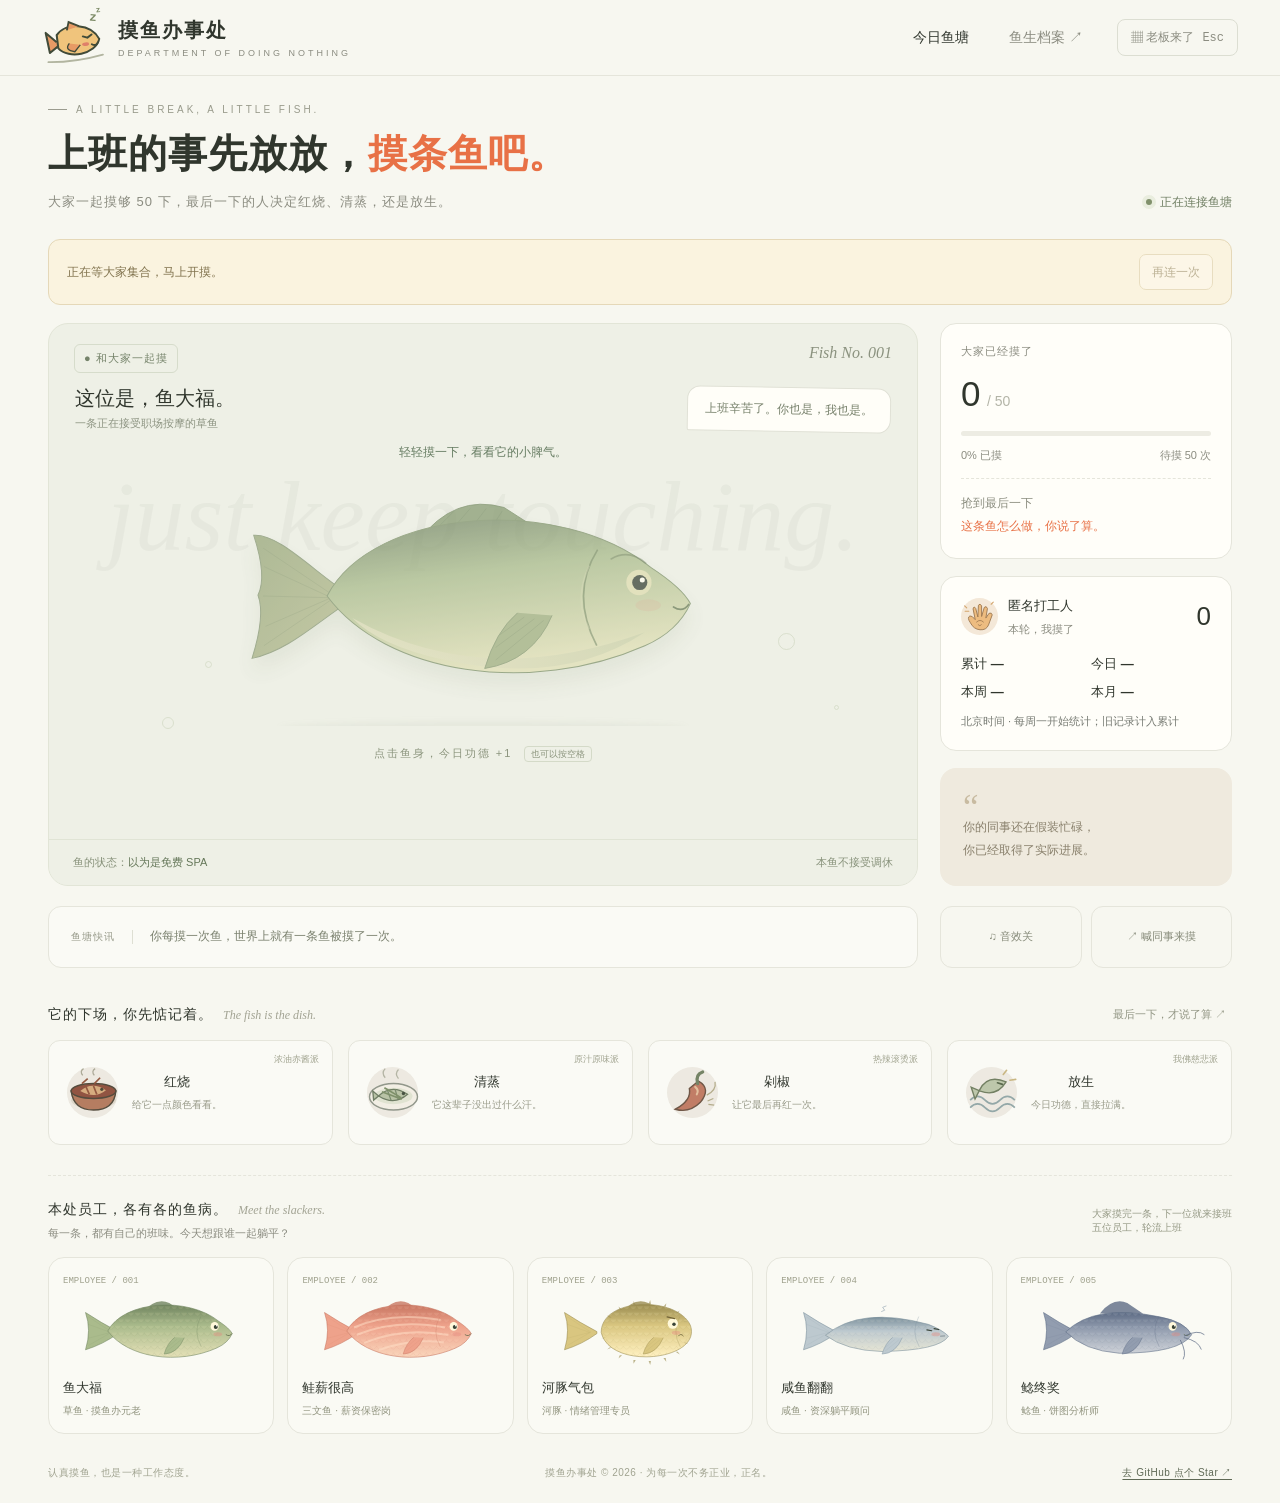
==== index.html @ 1ff9a278 "让鱼接住每个怪梗，并修复手机鱼名和进度文字重叠" ====
<!doctype html>
<html lang="zh-CN">
  <head>
    <meta charset="utf-8" />
    <meta name="viewport" content="width=device-width, initial-scale=1" />
    <meta
      name="description"
      content="五条有班味的鱼、六种摸鱼姿势。一起摸到最后一下，决定这条鱼的命运。"
    />
    <title>摸鱼办事处 · 今天也要有所鱼获</title>
    <link rel="stylesheet" href="./style.css?v=15066594d0" />
  </head>
  <body>
    <header>
      <div class="brand">
        <svg viewBox="0 0 72 64" fill="none" aria-label="躺平鱼吉祥物">
          <path
            d="M16 35L5 23L7 46L18 39"
            fill="#e79a65"
            stroke="#414b39"
            stroke-width="2.3"
            stroke-linejoin="round"
          />
          <path
            d="M17 27C29 13 57 19 64 37C58 54 27 56 17 42Z"
            fill="#f0c47c"
            stroke="#414b39"
            stroke-width="2.3"
          />
          <path
            d="M29 23L32 14L43 20"
            fill="#e79a65"
            stroke="#414b39"
            stroke-width="2"
          />
          <path
            d="M46 32L51 34L56 31M55 42Q59 45 62 41"
            stroke="#414b39"
            stroke-width="2.2"
            stroke-linecap="round"
          />
          <path
            d="M30 38Q23 45 35 48L42 41"
            fill="#e79a65"
            stroke="#414b39"
            stroke-width="1.5"
          />
          <ellipse cx="48" cy="41" rx="4" ry="2" fill="#df806a" />
          <path
            d="M4 56Q33 60 66 55"
            stroke="#b2b5a0"
            stroke-width="2"
            stroke-linecap="round"
          />
          <text
            x="55"
            y="15"
            fill="#7d8b67"
            font-size="14"
            font-family="monospace"
            transform="rotate(12 55 15)"
          >
            z
          </text>
          <text
            x="64"
            y="7"
            fill="#7d8b67"
            font-size="9"
            font-family="monospace"
          >
            z
          </text>
        </svg>
        <div>摸鱼办事处<small>DEPARTMENT OF DOING NOTHING</small></div>
      </div>
      <nav class="nav">
        <button class="active" id="home">今日鱼塘</button
        ><button id="archive">鱼生档案 ↗</button
        ><button
          class="boss"
          id="boss"
          aria-controls="workPage"
          aria-expanded="false"
          title="按 Esc 进入工作视图，再按一次返回"
        >
          ▦ 老板来了<kbd>Esc</kbd>
        </button>
      </nav>
    </header>
    <main>
      <section class="intro">
        <div>
          <div class="eyebrow">A LITTLE BREAK, A LITTLE FISH.</div>
          <h1>上班的事先放放，<em>摸条鱼吧。</em></h1>
          <div class="sub" id="playGuide">
            大家一起摸够 50 下，最后一下的人决定红烧、清蒸，还是放生。
          </div>
        </div>
        <div class="online">
          <i class="dot"></i><span id="connection">正在连接鱼塘</span>
        </div>
      </section>
      <div class="connection-notice" id="connectionNotice" role="status">
        <span id="connectionMessage">正在等大家集合，马上开摸。</span>
        <button id="reconnect" type="button">再连一次</button>
        <a id="originalPond" href="https://moyu-office-fish-d0gh1t3cm3c234228.webapps.tcloudbase.com/" hidden>从原网址进入鱼塘</a>
      </div>
      <div class="layout">
        <section class="aquarium">
          <div class="tank-head">
            <span class="tag" id="poolLabel">● 和大家一起摸</span
            ><span class="number" id="fishNumber">Fish No. 001</span>
          </div>
          <div class="water-word">just keep touching.</div>
          <div class="fish-caption">
            <div class="tank-title">
              <strong id="fishName">这位是，鱼大福。</strong>
              <p id="fishSubtitle">一条正在接受职场按摩的草鱼</p>
            </div>
            <div class="bubble-speech" id="speech" aria-live="polite">
              上班辛苦了。你也是，我也是。
            </div>
          </div>
          <div class="milestone" id="milestone" role="status">轻轻摸一下，看看它的小脾气。</div>
          <div class="fish-zone">
            <div class="shadow"></div>
            <button
              class="fish-btn"
              id="fish"
              aria-label="摸一下鱼，贡献一次摸鱼"
              disabled
            >
              <svg class="fish-svg" id="fishSvg" viewBox="0 0 680 280">
                <defs>
                  <linearGradient id="body" x1="0" y1="0" x2=".3" y2="1">
                    <stop stop-color="#6f8163" />
                    <stop offset=".42" stop-color="#a9bb8c" />
                    <stop offset="1" stop-color="#e0dfb5" />
                  </linearGradient>
                  <linearGradient id="tail" x1="0" y1="0" x2="1" y2="1">
                    <stop stop-color="#98a77b" />
                    <stop offset="1" stop-color="#b7bc8f" />
                  </linearGradient>
                  <linearGradient id="belly">
                    <stop stop-color="#ede6c6" />
                    <stop offset="1" stop-color="#bec7a0" />
                  </linearGradient>
                  <clipPath id="bodyClip">
                    <path
                      d="M155 140C210 34 433 20 539 106Q577 131 586 149Q571 182 532 199C398 258 225 234 155 140Z"
                    />
                  </clipPath>
                </defs>
                <g class="tail">
                  <path
                    d="M182 139C139 111 98 66 68 68Q84 117 73 139Q82 163 66 214C109 205 143 171 182 146Z"
                    fill="url(#tail)"
                    stroke="#869673"
                    stroke-width="1.2"
                  />
                  <path
                    d="M79 83L165 141L80 199M80 105L160 142L82 176M79 140L157 142"
                    stroke="#7a8b65"
                    opacity=".35"
                    fill="none"
                  />
                </g>
                <path
                  d="M263 75Q306 18 365 35L424 73"
                  fill="#899c74"
                  stroke="#71865f"
                  stroke-width="1"
                />
                <path
                  d="M276 69L305 40M299 66L325 36M324 62L344 36M348 62L363 39M370 63L380 47"
                  stroke="#677e58"
                  opacity=".35"
                />
                <path
                  d="M155 140C210 34 433 20 539 106Q577 131 586 149Q571 182 532 199C398 258 225 234 155 140Z"
                  fill="url(#body)"
                  stroke="#7f926b"
                  stroke-width="1.2"
                />
                <g clip-path="url(#bodyClip)" id="scales"></g>
                <path
                  d="M185 166Q340 253 532 183Q436 247 295 216Q217 199 185 166"
                  fill="url(#belly)"
                  opacity=".58"
                />
                <path
                  d="M476 85Q443 138 475 199"
                  fill="none"
                  stroke="#6e825b"
                  stroke-width="2"
                  opacity=".7"
                />
                <path
                  d="M466 104Q447 145 466 179"
                  fill="none"
                  stroke="#d4d8ae"
                  stroke-width="2"
                  opacity=".4"
                />
                <g class="fin">
                  <path
                    d="M422 163Q399 217 342 226Q355 182 381 160"
                    fill="#a0af80"
                    stroke="#81946c"
                    stroke-width="1"
                  />
                  <path
                    d="M412 169L355 216M401 167L355 201M389 165L360 186"
                    stroke="#7e9167"
                    opacity=".5"
                  />
                </g>
                <circle cx="525" cy="124" r="15" fill="#dedcb0" />
                <circle cx="526" cy="124" r="9" fill="#394337" />
                <circle cx="529" cy="121" r="3" fill="#fffdee" />
                <path
                  id="mouth"
                  d="M566 153Q577 160 584 150"
                  fill="none"
                  stroke="#6b7d58"
                  stroke-width="2"
                  stroke-linecap="round"
                />
                <ellipse
                  cx="536"
                  cy="151"
                  rx="15"
                  ry="7"
                  fill="#d69e86"
                  opacity=".25"
                />
                <path
                  d="M492 96Q513 84 533 101"
                  fill="none"
                  stroke="#60734e"
                  opacity=".5"
                  stroke-linecap="round"
                  stroke-width="2"
                />
              </svg>
            </button>
            <div id="reactionProp" aria-hidden="true">
              <div class="prop-fax"><i class="fax-body"></i><i class="fax-output"></i></div>
              <div class="prop-orbit"><i class="orbit-moon"></i></div>
              <div class="prop-scan"><i class="scan-beam"></i><span class="scan-tag">¥ 0.00</span></div>
              <div class="prop-toast"><i class="toaster-steam"></i><i class="toaster-body"></i></div>
              <div class="prop-stamp">已阅</div>
              <div class="prop-signal"><i class="signal-battery"></i><i class="signal-pixels"></i></div>
            </div>
          </div>
          <div class="combo" id="combo" aria-live="polite"></div>
          <div class="hint">
            点击鱼身，今日功德 +1 <span>也可以按空格</span>
          </div>
          <div class="bubble b1"></div>
          <div class="bubble b2"></div>
          <div class="bubble b3"></div>
          <div class="bubble b4"></div>
          <div class="tank-bottom">
            <span id="mood">鱼的状态：<strong>以为是免费 SPA</strong></span
            ><span>本鱼不接受调休</span>
          </div>
        </section>
        <aside class="side">
          <section class="card">
            <div class="small-label" id="progressLabel">大家已经摸了</div>
            <div class="progress-count">
              <strong id="count">0</strong
              ><span>/ <span id="target">50</span></span>
            </div>
            <div class="track"><div class="fill" id="fill"></div></div>
            <div class="progress-note">
              <span id="percent">0% 已摸</span
              ><span id="remaining">待摸 50 次</span>
            </div>
            <div class="rule" id="playRule">
              抢到最后一下<br /><b>这条鱼怎么做，你说了算。</b>
            </div>
            <button class="round-action" id="roundAction" hidden>
              查看本轮结果
            </button>
          </section>
          <section class="card">
            <div class="my">
              <div class="identity">
                <div class="avatar">✋</div>
                <div>
                  <button id="nickname" aria-label="修改摸鱼昵称">
                    匿名打工人
                  </button>
                  <div class="my-label">本轮，我摸了</div>
                </div>
              </div>
              <strong id="mine">0</strong>
            </div>
          <div class="personal-stats" aria-label="个人摸鱼记录" aria-live="polite">
                <span>累计 <b id="stat-total">—</b></span><span>今日 <b id="stat-today">—</b></span>
                <span>本周 <b id="stat-week">—</b></span><span>本月 <b id="stat-month">—</b></span>
              </div>
              <small class="stats-note">北京时间 · 每周一开始统计；旧记录计入累计</small>
            </section>
          <section class="card motto">
            <div class="quote">“</div>
            <p id="quote">你的同事还在假装忙碌，<br />你已经取得了实际进展。</p>
          </section>
        </aside>
      </div>
      <div class="below">
        <div class="ticker">
          <span class="ticker-label">鱼塘快讯</span
          ><span class="ticker-text" id="ticker" aria-live="polite"
            >你每摸一次鱼，世界上就有一条鱼被摸了一次。</span
          >
        </div>
        <div class="tools">
          <button id="sound">♫ 音效关</button
          ><button id="invite">↗ 喊同事来摸</button>
        </div>
      </div>
      <div class="section-head">
        <h2>它的下场，你先惦记着。<small>The fish is the dish.</small></h2>
        <button id="recipeHelp">最后一下，才说了算 ↗</button>
      </div>
      <div class="recipe-grid">
        <button class="recipe" data-recipe="红烧">
          <div class="dish">🍲</div>
          <div>
            <strong>红烧</strong>
            <p>给它一点颜色看看。</p>
          </div>
          <span class="votes">浓油赤酱派</span></button
        ><button class="recipe" data-recipe="清蒸">
          <div class="dish">🥢</div>
          <div>
            <strong>清蒸</strong>
            <p>它这辈子没出过什么汗。</p>
          </div>
          <span class="votes">原汁原味派</span></button
        ><button class="recipe" data-recipe="剁椒">
          <div class="dish">🌶️</div>
          <div>
            <strong>剁椒</strong>
            <p>让它最后再红一次。</p>
          </div>
          <span class="votes">热辣滚烫派</span></button
        ><button class="recipe" data-recipe="放生">
          <div class="dish">🌊</div>
          <div>
            <strong>放生</strong>
            <p>今日功德，直接拉满。</p>
          </div>
          <span class="votes">我佛慈悲派</span>
        </button>
      </div>
      <section class="roster">
        <div class="roster-head">
          <div>
            <h2>本处员工，各有各的鱼病。<small>Meet the slackers.</small></h2>
            <p>每一条，都有自己的班味。今天想跟谁一起躺平？</p>
          </div>
          <span class="roster-note"
            >大家摸完一条，下一位就来接班<br />五位员工，轮流上班</span
          >
        </div>
        <div class="fish-roster" id="fishRoster"></div>
      </section>
      <footer class="footer">
        <span>认真摸鱼，也是一种工作态度。</span>
        <span id="footerStatus">摸鱼办事处 © 2026 · 为每一次不务正业，正名。</span>
        <a href="https://github.com/Aria-cats/moyu-office" target="_blank" rel="noopener noreferrer">去 GitHub 点个 Star ↗</a>
      </footer>
    </main>
    <dialog id="finish">
      <button class="close" data-close>×</button>
      <div class="finish-seal" aria-hidden="true">✦</div><div class="eyebrow">ROUND COMPLETE · 本轮达成</div>
      <h2>这条鱼，你说了算。</h2>
      <p id="finishText">恭喜你拿下最后一摸。它的鱼生，现在交到你的手上。</p>
      <div class="modal-grid" id="cookOptions">
        <button data-cook="红烧">🍲 红烧<small>给它一点颜色看看</small></button
        ><button data-cook="清蒸">🥢 清蒸<small>主打一个清清白白</small></button
        ><button data-cook="剁椒">🌶️ 剁椒<small>让它最后再红一次</small></button
        ><button data-cook="放生">
          🌊 放生<small>同事白忙，功德归你</small>
        </button>
      </div>
      <p id="waitText" hidden>鱼已摸完，正在等待最后一摸的人决定命运。</p>
    </dialog>
    <dialog id="result">
      <button class="close" data-close>×</button>
      <div class="result">
        <div class="eyebrow">A FISH TO REMEMBER</div>
        <div class="reward-stage" id="rewardStage"><div class="reward-rays"></div><div class="reward-sparkles" aria-hidden="true">✦　✧　✦</div><div class="plate" id="resultEmoji">🍲</div><div class="reward-props" id="rewardProps" aria-hidden="true"></div></div>
        <div class="reward-badge" id="rewardBadge"></div>
        <h2 id="resultTitle">鱼大福，光荣出锅。</h2>
        <p id="resultCopy"></p>
        <div class="certificate" id="certificate"></div>
        <button class="reward-replay" id="replayReward" type="button">↻ 再看一次小剧场</button>
        <button class="primary" id="next">和大家继续摸下一条</button>
      </div>
    </dialog>
    <dialog id="archiveModal">
      <button class="close" data-close>×</button>
      <div class="eyebrow">FISH FILES</div>
      <h2>鱼生档案</h2>
      <p>每一条鱼，都有打工人共同努力的痕迹。</p>
      <div id="archiveList"></div>
    </dialog>
    <dialog id="nameModal">
      <button class="close" data-close>×</button>
      <h2>鱼塘怎么称呼你？</h2>
      <p>留个摸鱼化名，出锅的时候好记你一功。</p>
      <input
        class="name-input"
        id="nameInput"
        maxlength="16"
        placeholder="例如：正在开会的王总"
      /><button class="primary" id="saveName">就叫这个</button>
    </dialog>
    <section
      class="work-page"
      id="workPage"
      hidden
      tabindex="-1"
      aria-labelledby="workTitle"
    >
      <div class="work-toolbar">
        <span>WORKSPACE / PROJECT MANAGEMENT</span>
        <button id="backToPond" type="button" title="退出工作视图，回到鱼塘">
          返回上一页 <kbd>Esc</kbd>
        </button>
      </div>
      <h1 id="workTitle">2026 年 Q4 项目推进与执行进度表</h1>
      <p style="font-size: 13px; color: #888; margin-bottom: 30px">
        部门协同 · 周度执行进展 · 内部资料
      </p>
      <table>
        <thead>
          <tr>
            <th>项目模块</th>
            <th>负责人</th>
            <th>进展</th>
            <th>状态</th>
          </tr>
        </thead>
        <tbody>
          <tr>
            <td>需求分析与业务梳理</td>
            <td>项目组</td>
            <td><div class="bar"></div></td>
            <td>进行中</td>
          </tr>
          <tr>
            <td>核心能力建设</td>
            <td>研发组</td>
            <td><div class="bar" style="width: 62%"></div></td>
            <td>按计划推进</td>
          </tr>
          <tr>
            <td>数据指标与效果评估</td>
            <td>数据组</td>
            <td><div class="bar" style="width: 85%"></div></td>
            <td>持续跟进</td>
          </tr>
        </tbody>
      </table>
      <p class="work-return-hint">
        按 Esc 或点击右上角「返回上一页」退出工作视图
      </p>
    </section>
    <div class="toast" id="toast" role="status"></div>
    <script src="./config.js" defer></script>
    <script src="./cloudbase.full.js" defer></script>
    <script src="./cloud-transport.js" defer></script>
    <script src="./api.js" defer></script>
    <script src="./app.js?v=79a14ba64f" defer></script>
  </body>
</html>
---- style.css ----
:root {
  --ink: #30362d;
  --muted: #8b8c80;
  --paper: #f7f7f0;
  --orange: #e87146;
  --line: #e5e5db;
  --green: #657b61;
}
* {
  box-sizing: border-box;
}
[hidden] {
  display: none !important;
}
body {
  margin: 0;
  background: var(--paper);
  color: var(--ink);
  font:
    14px -apple-system,
    BlinkMacSystemFont,
    "PingFang SC",
    sans-serif;
}
button,
input {
  font: inherit;
}
button {
  cursor: pointer;
  color: inherit;
}
button:focus-visible,
a:focus-visible {
  outline: 3px solid #ea9c64;
  outline-offset: 4px;
}
button {
  transition: 0.2s;
}
button:hover {
  filter: brightness(0.97);
  transform: translateY(-1px);
}
header {
  height: 76px;
  border-bottom: 1px solid var(--line);
  display: flex;
  align-items: center;
  justify-content: space-between;
  max-width: 1360px;
  margin: auto;
  padding: 0 42px;
}
.brand {
  display: flex;
  align-items: center;
  gap: 12px;
  font-size: 20px;
  font-weight: 700;
  letter-spacing: 2px;
}
.brand svg {
  width: 64px;
  height: 57px;
  transform: rotate(-7deg);
}
.brand:hover svg {
  transform: rotate(5deg);
}
.brand small {
  display: block;
  font-size: 9px;
  letter-spacing: 3px;
  color: var(--muted);
  font-weight: 400;
  margin-top: 4px;
}
.nav {
  display: flex;
  align-items: center;
  gap: 28px;
}
.nav button {
  border: 0;
  background: none;
  color: var(--muted);
}
.nav .active {
  color: var(--ink);
}
.nav .boss {
  border: 1px solid #dcded2;
  border-radius: 8px;
  padding: 9px 13px;
  font-size: 12px;
}
.boss kbd {
  margin-left: 8px;
  color: var(--muted);
}
main {
  max-width: 1232px;
  margin: 28px auto 0;
  padding: 0 24px;
}
.intro {
  display: flex;
  justify-content: space-between;
  align-items: flex-end;
  margin-bottom: 24px;
}
.eyebrow {
  text-transform: uppercase;
  letter-spacing: 3px;
  color: #999b8c;
  font-size: 10px;
  display: flex;
  align-items: center;
  gap: 9px;
}
.eyebrow:before {
  content: "";
  width: 19px;
  height: 1px;
  background: #9b9c8f;
}
h1 {
  font-family:
    "Noto Serif SC",
    Songti SC,
    serif;
  font-size: 39px;
  letter-spacing: 1px;
  font-weight: 600;
  margin: 12px 0 9px;
}
h1 em {
  font-style: normal;
  color: var(--orange);
}
.sub {
  color: var(--muted);
  font-size: 13px;
  letter-spacing: 1px;
  line-height: 1.9;
  max-width: 640px;
}
.online {
  color: #6f7e62;
  font-size: 12px;
  display: flex;
  align-items: center;
  gap: 8px;
  padding-bottom: 4px;
}
.dot {
  width: 6px;
  height: 6px;
  border-radius: 50%;
  background: #81916c;
  box-shadow: 0 0 0 4px #e9edde;
}
.layout {
  display: grid;
  grid-template-columns: minmax(0, 1fr) 292px;
  gap: 22px;
}
.aquarium {
  position: relative;
  display: flex;
  flex-direction: column;
  min-width: 0;
  background: #eef0e6;
  border: 1px solid #e2e5d7;
  border-radius: 20px;
  overflow: hidden;
  min-height: 420px;
  text-align: center;
}
.tank-head {
  display: flex;
  flex-wrap: wrap;
  gap: .4em 1em;
  justify-content: space-between;
  padding: 20px 25px 12px;
  position: relative;
  z-index: 2;
}
.tag {
  font-size: 11px;
  letter-spacing: 1px;
  border: 1px solid #d6dccb;
  border-radius: 6px;
  padding: 6px 9px;
  color: #75836a;
}
.tank-head .number {
  font-family: Georgia, serif;
  font-style: italic;
  color: #8b927f;
  font-size: 16px;
}
.fish-caption {
  display: flex;
  flex-wrap: wrap;
  align-items: end;
  justify-content: space-between;
  gap: .55rem 1.5rem;
  margin: 0 clamp(1rem, 4%, 1.6rem);
  overflow-wrap: anywhere;
}
.tank-title {
  flex: 1 1 14rem;
  min-width: 0;
  text-align: left;
}
.tank-title strong {
  font-family: "Noto Serif SC", serif;
  font-weight: 500;
  font-size: 20px;
}
.tank-title p {
  font-size: 11px;
  color: #8d9482;
  margin: .3em 0 0;
  line-height: 1.55;
}
.bubble-speech {
  margin-left: auto;
  background: #fffef8;
  border: 1px solid #e0e1d6;
  border-radius: 13px 13px 13px 2px;
  padding: 12px 17px;
  font-size: 12px;
  color: #77816b;
  transform: rotate(1deg);
  z-index: 2;
  max-width: min(22em, 100%);
  line-height: 1.6;
}
.water-word {
  position: absolute;
  top: 135px;
  left: 0;
  right: 0;
  white-space: nowrap;
  opacity: 0.035;
  font-family: Georgia, serif;
  font-size: 100px;
  font-style: italic;
  pointer-events: none;
}
.fish-zone {
  position: relative;
  margin: 0 auto;
  width: min(92%, 48rem);
  height: clamp(10rem, 41vw, 16.25rem);
  display: grid;
  place-items: center;
}
.fish-btn {
  width: 100%;
  height: 100%;
  border: 0;
  background: none;
  padding: 0;
  touch-action: manipulation;
  cursor: grab;
  position: relative;
  z-index: 3;
  outline-offset: -20px;
}
.fish-btn:active {
  cursor: grabbing;
}
.fish-btn:hover {
  filter: none;
  transform: none;
}
.fish-svg {
  width: 100%;
  height: 100%;
  overflow: visible;
  filter: drop-shadow(0 18px 13px #69795725);
  animation: float 4s ease-in-out infinite;
}
.fish-svg.patted {
  animation: pat 0.32s ease-out;
}
.fin {
  transform-origin: 410px 180px;
  animation: fin 2.2s ease-in-out infinite;
}
.tail {
  transform-origin: 170px 145px;
  animation: tail 2.7s ease-in-out infinite;
}
.shadow {
  width: 53%;
  height: 13px;
  border-radius: 50%;
  background: #7c8b6b13;
  position: absolute;
  bottom: -9px;
  filter: blur(3px);
}
.hint {
  color: #8c957e;
  font-size: 11px;
  letter-spacing: 2px;
  margin-top: 22px;
}
.hint span {
  border: 1px solid #d4dac8;
  border-radius: 4px;
  padding: 2px 6px;
  margin-left: 7px;
  font-size: 9px;
  letter-spacing: 0;
}
.tank-bottom {
  position: relative;
  margin-top: auto;
  flex-wrap: wrap;
  gap: .35em 1em;
  overflow-wrap: anywhere;
  border-top: 1px solid #e0e4d5;
  display: flex;
  justify-content: space-between;
  padding: 15px 24px;
  font-size: 11px;
  color: #88927b;
}
.tank-bottom strong {
  font-weight: 500;
  color: #657759;
}
.bubble {
  position: absolute;
  border: 1px solid #cbd4bd;
  border-radius: 50%;
  opacity: 0.6;
  pointer-events: none;
  animation: bubble 7s infinite;
}
.b1 {
  width: 12px;
  height: 12px;
  left: 13%;
  top: 70%;
}
.b2 {
  width: 7px;
  height: 7px;
  left: 18%;
  top: 60%;
  animation-delay: -3s;
}
.b3 {
  width: 17px;
  height: 17px;
  right: 14%;
  top: 55%;
  animation-delay: -5s;
}
.b4 {
  width: 5px;
  height: 5px;
  right: 9%;
  top: 68%;
}
.side {
  display: flex;
  flex-direction: column;
  gap: 17px;
}
.card {
  background: #fffef9;
  border: 1px solid var(--line);
  border-radius: 16px;
  padding: 20px;
}
.small-label {
  font-size: 11px;
  color: var(--muted);
  letter-spacing: 1px;
}
.progress-count {
  margin: 15px 0 5px;
  display: flex;
  align-items: baseline;
  gap: 8px;
}
.progress-count strong {
  font-size: 35px;
  font-weight: 500;
  letter-spacing: -1.5px;
  font-variant-numeric: tabular-nums;
}
.progress-count span {
  font-size: 14px;
  color: #b3b4a7;
}
.track {
  height: 5px;
  background: #edece3;
  border-radius: 10px;
  margin: 17px 0 12px;
  overflow: hidden;
}
.fill {
  width: 0;
  height: 100%;
  background: var(--orange);
  border-radius: 10px;
  transition: width 0.3s;
}
.progress-note {
  font-size: 11px;
  color: var(--muted);
  display: flex;
  justify-content: space-between;
}
.rule {
  border-top: 1px dashed var(--line);
  margin-top: 15px;
  padding-top: 13px;
  font-size: 12px;
  line-height: 1.9;
  color: #8c8e80;
}
.rule b {
  color: var(--orange);
  font-weight: 500;
}
.my {
  display: flex;
  justify-content: space-between;
  align-items: center;
}
.my strong {
  font-size: 26px;
  font-weight: 500;
}
.my .avatar {
  width: 37px;
  height: 37px;
  border-radius: 50%;
  background: #f4e8d8;
  display: grid;
  place-items: center;
  font-size: 19px;
}
.my-label {
  font-size: 11px;
  color: var(--muted);
  margin-top: 7px;
}
.identity {
  display: flex;
  gap: 10px;
  align-items: center;
}
.motto {
  position: relative;
  background: #efeade;
  border: none;
  flex: 1;
  padding: 20px 23px;
  min-height: 106px;
}
.motto .quote {
  font-family: Georgia, serif;
  color: #c8bba1;
  font-size: 35px;
  height: 24px;
}
.motto p {
  font-size: 12px;
  line-height: 1.9;
  margin: 4px 0;
  color: #89806c;
}
.below {
  display: grid;
  grid-template-columns: minmax(0, 1fr) 292px;
  gap: 22px;
  margin-top: 20px;
}
.ticker {
  border: 1px solid var(--line);
  border-radius: 13px;
  padding: 18px 22px;
  display: flex;
  align-items: center;
  gap: 17px;
  font-size: 12px;
  min-height: 62px;
  background: #fafaf5;
}
.ticker-label {
  font-size: 10px;
  letter-spacing: 1px;
  white-space: nowrap;
  color: #969989;
  border-right: 1px solid #dedfd3;
  padding-right: 17px;
}
.ticker-text {
  color: #7a806e;
  transition: opacity 0.2s;
}
.tools {
  display: flex;
  gap: 9px;
}
.tools button {
  border: 1px solid var(--line);
  border-radius: 12px;
  background: transparent;
  flex: 1;
  font-size: 11px;
  color: #878b7a;
}
.section-head {
  display: flex;
  justify-content: space-between;
  align-items: center;
  margin: 38px 0 16px;
}
h2 {
  font-size: 14px;
  letter-spacing: 1px;
  font-weight: 500;
  margin: 0;
}
h2 small {
  font-family: Georgia, serif;
  font-style: italic;
  font-size: 12px;
  color: #a2a393;
  letter-spacing: 0;
  margin-left: 10px;
}
.section-head button {
  background: none;
  border: 0;
  font-size: 11px;
  color: #929684;
}
.recipe-grid {
  display: grid;
  grid-template-columns: repeat(4, 1fr);
  gap: 15px;
}
.recipe {
  padding: 18px;
  min-height: 105px;
  border: 1px solid var(--line);
  background: #fafaf5;
  border-radius: 12px;
  display: flex;
  gap: 14px;
  align-items: center;
  position: relative;
}
.dish {
  width: 51px;
  height: 51px;
  background: #eee9dd;
  border-radius: 50%;
  display: grid;
  place-items: center;
  font-size: 29px;
  filter: saturate(0.7);
}
.recipe strong {
  font-size: 13px;
  font-weight: 500;
}
.recipe p {
  font-size: 10px;
  color: #999b8a;
  margin: 7px 0 0;
}
.recipe .votes {
  position: absolute;
  right: 13px;
  top: 12px;
  font-size: 9px;
  color: #a0a38f;
}
.recipe.selected {
  border-color: #deab8b;
  background: #faf2e8;
}
.recipe:hover {
  border-color: #b5bc9d;
}
.footer {
  display: flex;
  flex-wrap: wrap;
  gap: 6px 16px;
  justify-content: space-between;
  color: #a1a491;
  font-size: 10px;
  margin: 32px 0 23px;
  letter-spacing: 0.5px;
}
.footer a {
  color: #5f6955;
  text-underline-offset: 3px;
}
.floating {
  position: fixed;
  pointer-events: none;
  z-index: 20;
  font-size: 21px;
  font-weight: 600;
  color: #cf7945;
  animation: particle 0.9s ease-out forwards;
}
.scale-particle {
  width: 12px;
  height: 14px;
  border-radius: 2px 2px 12px 12px;
  background: #b4c39b;
  border: 1px solid #8c9e70;
  animation: scatter 0.75s forwards;
}
.toast {
  position: fixed;
  bottom: 30px;
  left: 50%;
  transform: translate(-50%, 20px);
  opacity: 0;
  background: #343e31;
  color: #fffdf4;
  border-radius: 12px;
  padding: 13px 22px;
  font-size: 12px;
  z-index: 100;
  transition: 0.25s;
  pointer-events: none;
}
.toast.show {
  opacity: 1;
  transform: translate(-50%, 0);
}
dialog {
  border: 1px solid #dedecf;
  border-radius: 22px;
  padding: 34px;
  background: #fffdf5;
  color: var(--ink);
  width: min(480px, 90vw);
  box-shadow: 0 30px 130px #26301c33;
}
dialog::backdrop {
  background: #25301b55;
  backdrop-filter: blur(6px);
}
dialog h2 {
  font-family: "Noto Serif SC", serif;
  font-size: 26px;
  margin: 15px 0;
}
dialog p {
  font-size: 13px;
  line-height: 1.9;
  color: #90917e;
}
.close {
  float: right;
  border: 0;
  background: transparent;
  font-size: 21px;
  color: #9b9b8c;
}
.primary {
  border: 0;
  border-radius: 10px;
  background: var(--orange);
  color: #fff;
  padding: 13px 21px;
  font-size: 12px;
}
.modal-grid {
  display: grid;
  grid-template-columns: 1fr 1fr;
  gap: 10px;
  margin: 24px 0;
}
.modal-grid button {
  padding: 17px;
  border: 1px solid var(--line);
  background: #f8f7ef;
  border-radius: 12px;
}
.modal-grid button small {
  display: block;
  font-size: 10px;
  color: #969783;
  margin-top: 7px;
}
.result {
  text-align: center;
}
.result .plate {
  font-size: 75px;
  margin: 10px;
}
.certificate {
  border: 1px dashed #c9ccb8;
  border-radius: 12px;
  padding: 20px;
  margin: 23px 0;
}
.certificate p {
  margin: 5px;
}

.work-page {
  display: block;
  position: fixed;
  inset: 0;
  z-index: 90;
  background: #fff;
  padding: 48px;
  color: #333;
  font-family: Arial, sans-serif;
  overflow: auto;
  outline: none;
}
.boss-active {
  overflow: hidden;
}
.boss-active .floating,
.boss-active #toast {
  display: none !important;
}
.boss-active .fish-svg,
.boss-active .fin,
.boss-active .tail {
  animation-play-state: paused;
}
.work-toolbar {
  display: flex;
  align-items: center;
  justify-content: space-between;
  gap: 16px;
  color: #7d8898;
  font-size: 12px;
}
#backToPond {
  flex-shrink: 0;
  border: 1px solid #dbe0e6;
  background: #f7f9fb;
  border-radius: 7px;
  padding: 10px 14px;
  color: #506071;
  font-size: 12px;
}
#backToPond kbd {
  margin-left: 10px;
  color: #84909b;
}
.work-return-hint {
  margin: 28px 0 0;
  color: #8b96a1;
  font-size: 12px;
  line-height: 1.8;
}
@media (max-width: 600px) {
  .work-page {
    padding: 22px 16px;
  }
  .work-toolbar > span {
    max-width: 150px;
    font-size: 10px;
  }
  .work-page th,
  .work-page td {
    padding: 10px 7px;
    font-size: 11px;
  }
}
.work-page h1 {
  font: 24px Arial;
  margin: 25px 0;
}
.work-page table {
  border-collapse: collapse;
  width: 100%;
  font-size: 13px;
}
.work-page td,
.work-page th {
  padding: 17px;
  border: 1px solid #ddd;
  text-align: left;
}
.work-page .bar {
  height: 30px;
  background: #4581c2;
  width: 75%;
}
.archive-item {
  border-top: 1px solid var(--line);
  padding: 14px 0;
  display: flex;
  gap: 13px;
  align-items: center;
}
.archive-item span {
  font-size: 30px;
}
.archive-item p {
  margin: 0;
  font-size: 12px;
}
.name-input {
  border: 1px solid var(--line);
  padding: 12px;
  border-radius: 8px;
  width: 100%;
  margin: 10px 0 18px;
  background: #faf9f1;
}
.fish-btn:disabled {
  cursor: default;
}
.sound-on {
  color: var(--orange) !important;
}
@keyframes float {
  0%,
  100% {
    transform: translateY(0) rotate(-1deg);
  }
  50% {
    transform: translateY(-9px) rotate(1deg);
  }
}
@keyframes pat {
  0% {
    transform: scale(1);
  }
  35% {
    transform: scale(1.035, 0.93) rotate(-2deg);
  }
  70% {
    transform: scale(0.99, 1.02);
  }
  100% {
    transform: scale(1);
  }
}
@keyframes fin {
  50% {
    transform: rotate(-8deg);
  }
}
@keyframes tail {
  50% {
    transform: rotate(4deg);
  }
}
@keyframes bubble {
  0%,
  100% {
    transform: translateY(0);
    opacity: 0.2;
  }
  50% {
    transform: translateY(-27px);
    opacity: 0.65;
  }
}
@keyframes particle {
  to {
    transform: translateY(-85px) rotate(-10deg);
    opacity: 0;
  }
}
@keyframes scatter {
  to {
    transform: translate(var(--dx), 80px) rotate(160deg);
    opacity: 0;
  }
}
@media (min-width: 1600px) {
  main {
    margin-top: 58px;
  }
  .aquarium {
    min-height: 510px;
  }
}
@media (max-width: 900px) {
  header {
    padding: 0 22px;
  }
  .nav {
    gap: 13px;
  }
  .nav button:nth-child(2) {
    display: none;
  }
  .layout,
  .below {
    grid-template-columns: 1fr;
  }
  .side {
    display: grid;
    grid-template-columns: 1fr 1fr;
  }
  .motto {
    display: none;
  }
  .aquarium {
    min-height: 470px;
  }
  .tools {
    height: 45px;
  }
  .recipe-grid {
    grid-template-columns: 1fr 1fr;
  }
  main {
    margin-top: 28px;
  }
  .online {
    display: none;
  }
  h1 {
    font-size: 30px;
  }
  .progress-count strong {
    font-size: 30px;
  }
  .footer {
    gap: 15px;
  }
}
@media (prefers-reduced-motion: reduce) {
  * {
    animation: none !important;
    transition: none !important;
  }
}
.roster {
  margin-top: 30px;
  padding-top: 25px;
  border-top: 1px dashed var(--line);
}
.roster-head {
  display: flex;
  justify-content: space-between;
  align-items: center;
  margin-bottom: 16px;
}
.roster-head p {
  font-size: 11px;
  color: var(--muted);
  margin: 7px 0 0;
}
.fish-roster {
  display: grid;
  grid-template-columns: repeat(5, 1fr);
  gap: 13px;
}
.fish-card {
  position: relative;
  text-align: left;
  border: 1px solid var(--line);
  border-radius: 16px;
  background: #fafaf4;
  padding: 12px 14px 15px;
  overflow: hidden;
}
.fish-card svg {
  width: 100%;
  height: 90px;
  transition: transform 0.3s;
}
.fish-card:hover svg {
  transform: rotate(-6deg) translateY(-4px);
}
.fish-card strong {
  font-size: 13px;
  font-weight: 500;
}
.fish-card p {
  font-size: 10px;
  color: #929580;
  margin: 7px 0 0;
}
.fish-card .employee {
  font-family: monospace;
  font-size: 9px;
  color: #9fa18d;
}
.fish-card.current {
  border-color: #bdc7a7;
  background: #eff1e5;
}
.fish-card.current:after {
  content: "正在营业";
  position: absolute;
  right: 9px;
  top: 10px;
  font-size: 9px;
  color: #758365;
}
.fish-card:hover {
  border-color: #cfaa7c;
}
.dish svg {
  width: 53px;
  height: 53px;
  overflow: visible;
}
.avatar svg {
  width: 34px;
  height: 34px;
}
.roster-note {
  font-size: 10px;
  color: #969a86;
}
.fish-svg {
  filter: drop-shadow(0 13px 10px #69795720);
}
@media (max-width: 900px) {
  .fish-roster {
    grid-template-columns: repeat(3, 1fr);
  }
  .roster-head {
    align-items: flex-start;
    gap: 12px;
  }
  .roster-note {
    max-width: 100px;
    text-align: right;
  }
}
@media (max-width: 500px) {
  .fish-roster {
    grid-template-columns: repeat(2, 1fr);
  }
  .brand {
    gap: 5px;
    font-size: 17px;
  }
  .brand svg {
    width: 46px;
  }
  .brand small {
    font-size: 7px;
    letter-spacing: 1px;
  }
  .nav {
    gap: 7px;
  }
  .nav .boss {
    font-size: 10px;
    padding: 8px;
  }
  .nav .boss kbd {
    margin-left: 3px;
  }
  .nav button {
    font-size: 11px;
  }
}
.fish-btn {
  min-height: 0;
  overflow: visible;
}
.fish-svg {
  display: block;
  max-height: 100%;
  width: 100%;
  height: 100%;
}
.hint {
  position: relative;
  z-index: 4;
  margin: .15rem 1rem 1rem;
  line-height: 1.9;
  clear: both;
}
.aquarium {
  min-height: 470px;
}
.tank-bottom {
  z-index: 5;
  background: #eef0e6;
}
@media (max-width: 900px) {
  .fish-caption {
    display: grid;
    grid-template-columns: minmax(0, 1fr);
  }
  .aquarium {
    min-height: 490px;
  }
}
@media (max-width: 500px) {
  .hint {
    font-size: 10px;
    letter-spacing: 1px;
  }
  .hint span {
    display: inline-block;
    margin-top: 5px;
  }
  .tank-bottom {
    padding: 14px;
    font-size: 10px;
  }
  .bubble-speech {
    font-size: .75rem;
    padding: 8px 12px;
  }
  .aquarium {
    min-height: 480px;
  }
}

/* Keep every reaction inside its own stage, away from instructions. */
.fish-zone {
  overflow: hidden;
  isolation: isolate;
  padding: 12px 0;
  min-height: 0;
}
.fish-svg.reacting {
  animation: none;
}
.fish-svg.reacting .tail {
  animation-duration: 0.35s;
}
.fish-svg.reacting .fin {
  animation-duration: 0.3s;
}
.combo {
  min-height: 1.3em;
  margin: 0 1rem;
  font-size: 11px;
  letter-spacing: 1px;
  color: #b37a4d;
  text-align: center;
  pointer-events: none;
}
.round-action {
  width: 100%;
  margin-top: 12px;
  padding: 10px;
  background: #e87146;
  color: #fff;
  border: 0;
  border-radius: 8px;
  font-size: 12px;
}
#nickname {
  border: 0;
  padding: 0;
  background: none;
  text-align: left;
  font-size: 13px;
}
.hint {
  z-index: 1;
}
.fish-svg {
  transform-origin: center;
  transform-box: view-box;
}

.connection-notice {
  display: flex;
  flex-wrap: wrap;
  align-items: center;
  justify-content: space-between;
  gap: 16px;
  margin: 0 0 18px;
  padding: 14px 18px;
  border: 1px solid #e5d8b8;
  border-radius: 12px;
  background: #faf3df;
  color: #81734e;
  font-size: 12px;
  line-height: 1.7;
}
.connection-notice a {
  color: #655634;
  text-underline-offset: 3px;
  padding: 7px 0;
}
.connection-notice button {
  flex-shrink: 0;
  border: 1px solid #d8c9a2;
  border-radius: 7px;
  padding: 7px 12px;
  background: #fffaf0;
}
.connection-notice button:disabled {
  opacity: 0.5;
  cursor: wait;
}
.fish-card {
  cursor: default;
}
.fish-btn:disabled {
  opacity: 0.75;
  cursor: wait;
}

.personal-stats { display:grid; grid-template-columns:repeat(2,minmax(0,1fr)); gap:10px; margin-top:18px; font-size:13px; }
.personal-stats b { font-variant-numeric:tabular-nums; }
.stats-note { display:block; margin-top:12px; font-size:11px; opacity:.65; line-height:1.6; }
/* Playful feedback keeps the original paper-and-sage illustration style. */
.milestone {margin:12px 24px 0;text-align:center;color:var(--green);font-size:12px;min-height:22px;}
.play-spark {position:fixed;pointer-events:none;z-index:110;font-size:24px;color:var(--orange);animation:playSpark 1.2s ease-out forwards;}
dialog .play-spark {position:absolute;}
@keyframes playSpark {0%{opacity:0;transform:translate(-50%,0) scale(.3)}15%{opacity:1}100%{opacity:0;transform:translate(var(--dx),var(--dy)) rotate(var(--spin)) scale(1.1)}}
.finish-seal {margin:auto;width:76px;height:76px;border-radius:50%;display:grid;place-items:center;color:var(--orange);background:#f9e8ce;font-size:48px;animation:sealPop .75s cubic-bezier(.2,.9,.3,1.4);}
@keyframes sealPop {from{transform:scale(.1) rotate(-70deg)}to{transform:scale(1) rotate(0)}}
#result {overflow-x:hidden;}
.reward-stage {position:relative;isolation:isolate;height:220px;display:grid;place-items:center;overflow:hidden;border-radius:22px;background:#f5ecd9;margin:12px 0 18px;}
.reward-rays {position:absolute;inset:-100px;z-index:-1;background:repeating-conic-gradient(from 0deg,#e9cf932e 0deg 15deg,transparent 15deg 30deg);border-radius:50%;}
.reward-stage .plate {position:relative;z-index:2;margin:0;}
.reward-stage .plate svg {width:150px!important;height:150px!important;filter:drop-shadow(0 12px 10px #83795926);}
.reward-sparkles {position:absolute;top:18px;color:#d49d40;font-size:24px;letter-spacing:12px;}
.reward-props {position:absolute;bottom:12px;color:var(--orange);font-size:26px;letter-spacing:12px;}
.reward-stage.playing .reward-rays {animation:rewardRays 6s linear 1;}
.reward-stage.playing .plate {animation:serveDish 1.7s cubic-bezier(.2,.8,.25,1) both;}
.reward-stage.playing .reward-props {animation:steamRise 1.7s ease-out 3;}
.reward-stage[data-dish="放生"] {background:#e1eee7;}
.reward-stage[data-dish="放生"].playing .plate {animation:freeSwim 2.6s ease-in-out both;}
.reward-stage[data-dish="清蒸"] {background:#eaf0e4;}
.reward-stage[data-dish="清蒸"].playing .plate {animation:softSteam 2.4s ease-in-out both;}
.reward-stage[data-dish="剁椒"] {background:#fae3d4;}
.reward-stage[data-dish="剁椒"].playing .plate {animation:pepperDance 1.4s ease-in-out both;}
.reward-badge {display:inline-block;padding:9px 18px;border:1px solid #dbc79c;border-radius:99px;background:#fff5da;color:#89632e;font-weight:700;font-size:14px;}
.personal-credit {font-weight:700!important;color:var(--green);font-size:18px!important;margin-bottom:16px!important;}
.reward-replay {border:0;background:transparent;color:var(--green);padding:8px 16px;margin-bottom:10px;display:block;margin-inline:auto;font-size:12px;}
@keyframes rewardRays {to{transform:rotate(90deg)}}
@keyframes serveDish {0%{transform:translateY(100px) scale(.2) rotate(-25deg);opacity:0}55%{transform:translateY(-15px) scale(1.13) rotate(6deg);opacity:1}75%{transform:scale(.95)}100%{transform:none;opacity:1}}
@keyframes steamRise {0%{transform:translateY(15px);opacity:0}40%{opacity:.8}100%{transform:translateY(-100px) scale(1.4);opacity:0}}
@keyframes freeSwim {0%{transform:translateX(-180px) rotate(-12deg);opacity:0}30%{opacity:1;transform:translateX(20px) rotate(10deg)}60%{transform:translateX(-20px) translateY(-20px) rotate(-8deg)}100%{transform:none;opacity:1}}
@keyframes softSteam {0%{transform:translateY(70px) scale(.4);opacity:0}45%{transform:translateY(-16px);opacity:1}70%{transform:translateY(5px)}100%{transform:none;opacity:1}}
@keyframes pepperDance {0%{transform:scale(.2);opacity:0}25%{transform:scale(1.15) rotate(-14deg);opacity:1}45%{transform:rotate(13deg)}65%{transform:rotate(-9deg)}85%{transform:rotate(5deg)}100%{transform:none;opacity:1}}
@media(max-width:600px){.reward-stage{height:185px}.reward-stage .plate svg{width:125px!important;height:125px!important}.milestone{font-size:11px;margin-inline:12px}.personal-credit{font-size:16px!important}}
@media(prefers-reduced-motion:reduce){.play-spark{display:none}.reward-stage.playing *,.finish-seal{animation:none!important}}

/* The actors enter the same clipped stage as the fish. Taps pass through. */
#reactionProp {
  position: absolute;
  inset: 0;
  z-index: 4;
  pointer-events: none;
  user-select: none;
  font-size: clamp(12px, 1.7vw, 18px);
}
#reactionProp > div {
  position: absolute;
  display: none;
}
#reactionProp[data-scene="fax"] .prop-fax,
#reactionProp[data-scene="orbit"] .prop-orbit,
#reactionProp[data-scene="scan"] .prop-scan,
#reactionProp[data-scene="toast"] .prop-toast,
#reactionProp[data-scene="stamp"] .prop-stamp,
#reactionProp[data-scene="signal"] .prop-signal {
  display: block;
}
.boss-active #reactionProp {
  display: none;
}

.prop-fax {
  left: 8%;
  bottom: 15%;
  width: 6em;
  height: 3.6em;
  transform: rotate(-7deg);
}
.prop-fax::before,
.fax-output {
  position: absolute;
  width: 62%;
  height: 65%;
  left: 19%;
  background: repeating-linear-gradient(#c9c5aa 0 1px, transparent 1px 5px) center/65% 55% no-repeat, #fff8db;
  border: 1px solid #969782;
}
.prop-fax::before {
  content: "";
  bottom: 75%;
  transform: skew(-8deg);
}
.fax-body {
  position: absolute;
  inset: 0;
  border: 2px solid #62756b;
  border-radius: 18% 14% 14% 16%;
  background: radial-gradient(circle at 83% 24%, #ead390 0 3%, transparent 4%),
    linear-gradient(170deg, #cedacc, #a0b4a2);
  box-shadow: inset 0 -.35em #738c7d;
}
.fax-body::after {
  content: "";
  position: absolute;
  inset: 52% 12% 25%;
  background: #43594e;
  border-radius: 6px;
}
.fax-output {
  top: 62%;
  transform-origin: center top;
  animation: feed-paper .8s ease-in-out both;
}
@keyframes feed-paper {
  0%, 48% { transform: scaleY(.15); }
  28%, 78%, 100% { transform: scaleY(1.1) skewX(-5deg); }
}

.prop-orbit {
  left: 11%;
  top: 28%;
  width: 78%;
  height: 42%;
  border: 2px solid #b9b683;
  border-top-style: dashed;
  border-radius: 50%;
  transform: rotate(-13deg);
}
.orbit-moon {
  position: absolute;
  left: 96%;
  top: 30%;
  width: 2.1em;
  height: 2.1em;
  border: 1.5px solid #a4986c;
  border-radius: 50%;
  background: radial-gradient(circle at 37% 36%, #c7b579 0 11%, transparent 12%),
    radial-gradient(circle at 62% 62%, #c6b985 0 8%, transparent 9%), #eddda1;
  box-shadow: inset -.25em -.18em #d5c68c;
  animation: circle-pond 1s ease-in-out both;
  transform: translate(-50%, -50%);
}
@keyframes circle-pond {
  0% { left: 15%; top: 15%; }
  30% { left: 82%; top: 12%; }
  50% { left: 100%; top: 50%; }
  70% { left: 82%; top: 88%; }
  100% { left: 20%; top: 90%; }
}

.prop-scan, .prop-signal {
  inset: 0;
}
.scan-beam {
  position: absolute;
  left: 18%;
  top: 15%;
  height: 70%;
  width: 2px;
  background: #d77559;
  box-shadow: 0 0 6px #e2a386, -5px 0 4px #e2a3867a;
  transform: rotate(6deg);
  animation: scan-fish .72s ease-in-out both;
}
@keyframes scan-fish {
  from { left: 12%; }
  to { left: 82%; }
}
.scan-tag {
  position: absolute;
  right: 5%;
  top: 10%;
  padding: .32em .6em 1.15em;
  border: 1px solid #b3986a;
  border-radius: 40% 4px 4px 40% / 50% 4px 4px 50%;
  color: #69593d;
  background: radial-gradient(circle at 10% 48%, #9d926b 0 3%, transparent 4%), #fff2c9;
  font: bold 1.15em/1.15 ui-monospace, monospace;
  box-shadow: 1px 2px #88794240;
  transform: rotate(9deg);
}
.scan-tag::after {
  content: "";
  position: absolute;
  bottom: 16%;
  left: 20%;
  right: 12%;
  height: .48em;
  background: repeating-linear-gradient(90deg, #675d43 0 1px, transparent 1px 3px, #675d43 3px 6px, transparent 6px 8px);
}

.prop-toast {
  left: 32%;
  width: 36%;
  height: 25%;
  bottom: 9%;
  transform: rotate(-3deg);
}
.toaster-body {
  position: absolute;
  inset: 0;
  border: 2px solid #9d735a;
  border-radius: 32% 32% 11% 13% / 40% 45% 18% 18%;
  background: radial-gradient(circle at 80% 62%, #e9c481 0 5%, #a76d4e 6% 8%, transparent 9%),
    linear-gradient(110deg, #f6d7b5, #df9e7c);
  box-shadow: inset 0 -.25em #ca8d73, 0 .22em 0 -.05em #907761;
}
.toaster-body::before {
  content: "";
  position: absolute;
  inset: 5% 17% 71%;
  background: #745849;
  border: 2px solid #d49c7b;
  border-radius: 50%;
}
.toaster-body::after {
  content: "";
  position: absolute;
  top: 45%;
  left: 97%;
  width: .9em;
  height: .38em;
  background: #87694f;
  border-radius: 0 5px 5px 0;
  transform: rotate(-12deg);
}
.toaster-steam::before,
.toaster-steam::after {
  content: "";
  position: absolute;
  bottom: 95%;
  left: 25%;
  width: .85em;
  height: 1.6em;
  border-left: 2px solid #b88766;
  border-radius: 50%;
  transform: rotate(10deg);
  animation: toast-steam .8s ease-out both;
}
.toaster-steam::after {
  left: 70%;
  height: 2.1em;
  animation-delay: .1s;
}
@keyframes toast-steam {
  from { opacity: .2; transform: translateY(.5em) rotate(-8deg); }
  42% { opacity: .9; }
  to { opacity: .25; transform: translateY(-.6em) rotate(15deg); }
}

.prop-stamp {
  left: 45%;
  top: 40%;
  padding: .14em .22em .17em .32em;
  color: #ac4c38;
  border: .13em double currentColor;
  border-radius: 11% 9% 15% 7%;
  background: #fff3db55;
  font: bold 2em/1 "Noto Serif SC", serif;
  letter-spacing: .13em;
  transform: rotate(-15deg);
  animation: seal-fish .52s cubic-bezier(.2,.85,.25,1) both;
}
@keyframes seal-fish {
  from { transform: translateY(-55%) rotate(-28deg) scale(1.6); opacity: 0; }
  52% { transform: rotate(-14deg) scale(.9); opacity: 1; }
  to { transform: rotate(-15deg) scale(1); }
}

.signal-battery {
  position: absolute;
  right: 12%;
  top: 18%;
  width: 3.3em;
  height: 1.65em;
  border: .18em solid #66755d;
  border-radius: .22em;
  background: linear-gradient(90deg, #cf805e 0 25%, transparent 25% 36%, #cfceba 36% 63%, transparent 63% 74%, #cfceba 74%) center/80% 68% no-repeat, #f9f5df;
  transform: rotate(6deg);
}
.signal-battery::after {
  content: "";
  position: absolute;
  left: 100%;
  top: 27%;
  width: .32em;
  height: 46%;
  background: #66755d;
}
.signal-pixels {
  position: absolute;
  left: 20%;
  top: 43%;
  width: .65em;
  height: .65em;
  background: #809d89;
  box-shadow: 1em -1.5em #a4b7a0, .4em 1.8em #c69979, 2em 1.1em #d9c59a, -1.1em .5em #b9cbb7;
  animation: lose-signal .65s steps(3, end) both;
}
@keyframes lose-signal {
  from { transform: translateX(1.1em); }
  to { transform: translateX(-1.4em); }
}
@media (prefers-reduced-motion: reduce) {
  #reactionProp *, #reactionProp ::before, #reactionProp ::after {
    animation: none !important;
  }
}
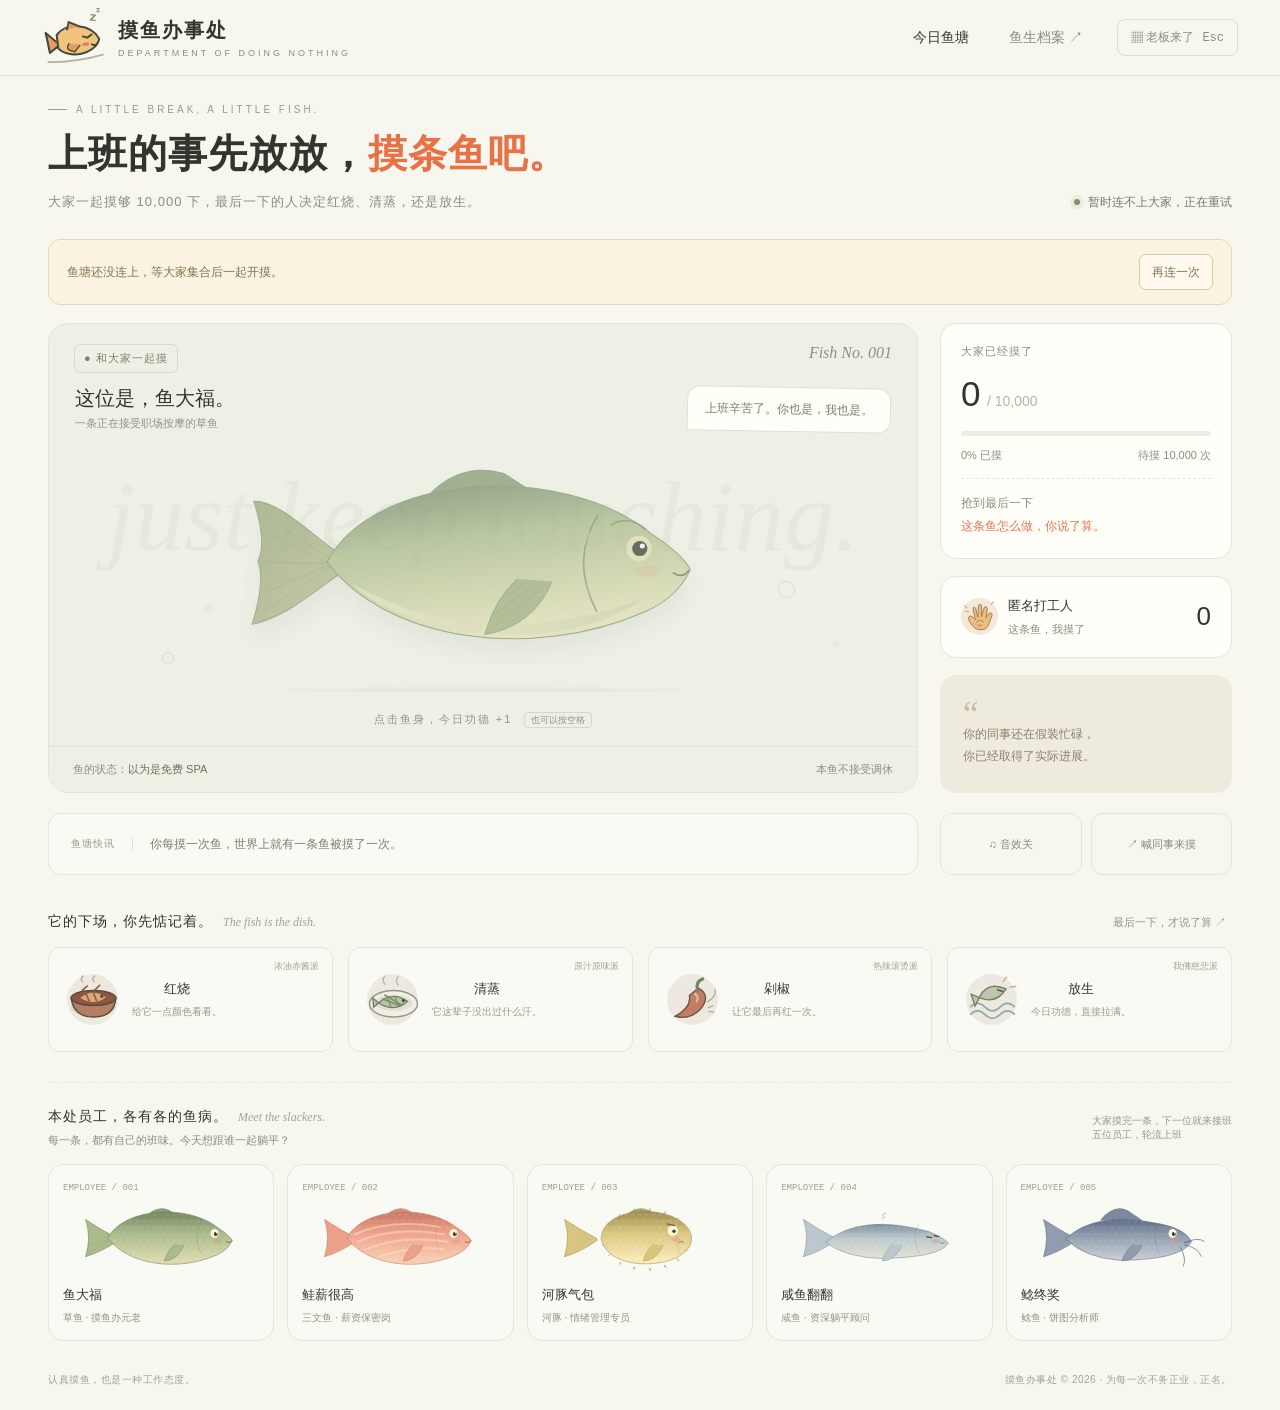
==== commit 443f465f: "为自托管鱼塘同步六种反应和手机排版修复" ====
--- a/index.html
+++ b/index.html
@@ -8,7 +8,7 @@
       content="五条有班味的鱼、六种摸鱼姿势。一起摸到最后一下，决定这条鱼的命运。"
     />
     <title>摸鱼办事处 · 今天也要有所鱼获</title>
-    <link rel="stylesheet" href="./style.css?v=15066594d0" />
+    <link rel="stylesheet" href="./style.css" />
   </head>
   <body>
     <header>
@@ -94,7 +94,7 @@
           <div class="eyebrow">A LITTLE BREAK, A LITTLE FISH.</div>
           <h1>上班的事先放放，<em>摸条鱼吧。</em></h1>
           <div class="sub" id="playGuide">
-            大家一起摸够 50 下，最后一下的人决定红烧、清蒸，还是放生。
+            大家一起摸够 10,000 下，最后一下的人决定红烧、清蒸，还是放生。
           </div>
         </div>
         <div class="online">
@@ -104,7 +104,6 @@
       <div class="connection-notice" id="connectionNotice" role="status">
         <span id="connectionMessage">正在等大家集合，马上开摸。</span>
         <button id="reconnect" type="button">再连一次</button>
-        <a id="originalPond" href="https://moyu-office-fish-d0gh1t3cm3c234228.webapps.tcloudbase.com/" hidden>从原网址进入鱼塘</a>
       </div>
       <div class="layout">
         <section class="aquarium">
@@ -122,7 +121,6 @@
               上班辛苦了。你也是，我也是。
             </div>
           </div>
-          <div class="milestone" id="milestone" role="status">轻轻摸一下，看看它的小脾气。</div>
           <div class="fish-zone">
             <div class="shadow"></div>
             <button
@@ -272,12 +270,12 @@
             <div class="small-label" id="progressLabel">大家已经摸了</div>
             <div class="progress-count">
               <strong id="count">0</strong
-              ><span>/ <span id="target">50</span></span>
+              ><span>/ <span id="target">10,000</span></span>
             </div>
             <div class="track"><div class="fill" id="fill"></div></div>
             <div class="progress-note">
               <span id="percent">0% 已摸</span
-              ><span id="remaining">待摸 50 次</span>
+              ><span id="remaining">待摸 10,000 次</span>
             </div>
             <div class="rule" id="playRule">
               抢到最后一下<br /><b>这条鱼怎么做，你说了算。</b>
@@ -294,17 +292,12 @@
                   <button id="nickname" aria-label="修改摸鱼昵称">
                     匿名打工人
                   </button>
-                  <div class="my-label">本轮，我摸了</div>
+                  <div class="my-label">这条鱼，我摸了</div>
                 </div>
               </div>
               <strong id="mine">0</strong>
             </div>
-          <div class="personal-stats" aria-label="个人摸鱼记录" aria-live="polite">
-                <span>累计 <b id="stat-total">—</b></span><span>今日 <b id="stat-today">—</b></span>
-                <span>本周 <b id="stat-week">—</b></span><span>本月 <b id="stat-month">—</b></span>
-              </div>
-              <small class="stats-note">北京时间 · 每周一开始统计；旧记录计入累计</small>
-            </section>
+          </section>
           <section class="card motto">
             <div class="quote">“</div>
             <p id="quote">你的同事还在假装忙碌，<br />你已经取得了实际进展。</p>
@@ -371,14 +364,15 @@
         <div class="fish-roster" id="fishRoster"></div>
       </section>
       <footer class="footer">
-        <span>认真摸鱼，也是一种工作态度。</span>
-        <span id="footerStatus">摸鱼办事处 © 2026 · 为每一次不务正业，正名。</span>
-        <a href="https://github.com/Aria-cats/moyu-office" target="_blank" rel="noopener noreferrer">去 GitHub 点个 Star ↗</a>
+        <span>认真摸鱼，也是一种工作态度。</span
+        ><span id="footerStatus"
+          >摸鱼办事处 © 2026 · 为每一次不务正业，正名。</span
+        >
       </footer>
     </main>
     <dialog id="finish">
       <button class="close" data-close>×</button>
-      <div class="finish-seal" aria-hidden="true">✦</div><div class="eyebrow">ROUND COMPLETE · 本轮达成</div>
+      <div class="eyebrow">THE LAST TOUCH</div>
       <h2>这条鱼，你说了算。</h2>
       <p id="finishText">恭喜你拿下最后一摸。它的鱼生，现在交到你的手上。</p>
       <div class="modal-grid" id="cookOptions">
@@ -395,12 +389,10 @@
       <button class="close" data-close>×</button>
       <div class="result">
         <div class="eyebrow">A FISH TO REMEMBER</div>
-        <div class="reward-stage" id="rewardStage"><div class="reward-rays"></div><div class="reward-sparkles" aria-hidden="true">✦　✧　✦</div><div class="plate" id="resultEmoji">🍲</div><div class="reward-props" id="rewardProps" aria-hidden="true"></div></div>
-        <div class="reward-badge" id="rewardBadge"></div>
+        <div class="plate" id="resultEmoji">🍲</div>
         <h2 id="resultTitle">鱼大福，光荣出锅。</h2>
         <p id="resultCopy"></p>
         <div class="certificate" id="certificate"></div>
-        <button class="reward-replay" id="replayReward" type="button">↻ 再看一次小剧场</button>
         <button class="primary" id="next">和大家继续摸下一条</button>
       </div>
     </dialog>
@@ -475,9 +467,7 @@
     </section>
     <div class="toast" id="toast" role="status"></div>
     <script src="./config.js" defer></script>
-    <script src="./cloudbase.full.js" defer></script>
-    <script src="./cloud-transport.js" defer></script>
     <script src="./api.js" defer></script>
-    <script src="./app.js?v=79a14ba64f" defer></script>
+    <script src="./app.js" defer></script>
   </body>
 </html>
--- a/style.css
+++ b/style.css
@@ -600,17 +600,11 @@
 }
 .footer {
   display: flex;
-  flex-wrap: wrap;
-  gap: 6px 16px;
   justify-content: space-between;
   color: #a1a491;
   font-size: 10px;
   margin: 32px 0 23px;
   letter-spacing: 0.5px;
-}
-.footer a {
-  color: #5f6955;
-  text-underline-offset: 3px;
 }
 .floating {
   position: fixed;
@@ -1195,11 +1189,6 @@
   font-size: 12px;
   line-height: 1.7;
 }
-.connection-notice a {
-  color: #655634;
-  text-underline-offset: 3px;
-  padding: 7px 0;
-}
 .connection-notice button {
   flex-shrink: 0;
   border: 1px solid #d8c9a2;
@@ -1218,44 +1207,6 @@
   opacity: 0.75;
   cursor: wait;
 }
-
-.personal-stats { display:grid; grid-template-columns:repeat(2,minmax(0,1fr)); gap:10px; margin-top:18px; font-size:13px; }
-.personal-stats b { font-variant-numeric:tabular-nums; }
-.stats-note { display:block; margin-top:12px; font-size:11px; opacity:.65; line-height:1.6; }
-/* Playful feedback keeps the original paper-and-sage illustration style. */
-.milestone {margin:12px 24px 0;text-align:center;color:var(--green);font-size:12px;min-height:22px;}
-.play-spark {position:fixed;pointer-events:none;z-index:110;font-size:24px;color:var(--orange);animation:playSpark 1.2s ease-out forwards;}
-dialog .play-spark {position:absolute;}
-@keyframes playSpark {0%{opacity:0;transform:translate(-50%,0) scale(.3)}15%{opacity:1}100%{opacity:0;transform:translate(var(--dx),var(--dy)) rotate(var(--spin)) scale(1.1)}}
-.finish-seal {margin:auto;width:76px;height:76px;border-radius:50%;display:grid;place-items:center;color:var(--orange);background:#f9e8ce;font-size:48px;animation:sealPop .75s cubic-bezier(.2,.9,.3,1.4);}
-@keyframes sealPop {from{transform:scale(.1) rotate(-70deg)}to{transform:scale(1) rotate(0)}}
-#result {overflow-x:hidden;}
-.reward-stage {position:relative;isolation:isolate;height:220px;display:grid;place-items:center;overflow:hidden;border-radius:22px;background:#f5ecd9;margin:12px 0 18px;}
-.reward-rays {position:absolute;inset:-100px;z-index:-1;background:repeating-conic-gradient(from 0deg,#e9cf932e 0deg 15deg,transparent 15deg 30deg);border-radius:50%;}
-.reward-stage .plate {position:relative;z-index:2;margin:0;}
-.reward-stage .plate svg {width:150px!important;height:150px!important;filter:drop-shadow(0 12px 10px #83795926);}
-.reward-sparkles {position:absolute;top:18px;color:#d49d40;font-size:24px;letter-spacing:12px;}
-.reward-props {position:absolute;bottom:12px;color:var(--orange);font-size:26px;letter-spacing:12px;}
-.reward-stage.playing .reward-rays {animation:rewardRays 6s linear 1;}
-.reward-stage.playing .plate {animation:serveDish 1.7s cubic-bezier(.2,.8,.25,1) both;}
-.reward-stage.playing .reward-props {animation:steamRise 1.7s ease-out 3;}
-.reward-stage[data-dish="放生"] {background:#e1eee7;}
-.reward-stage[data-dish="放生"].playing .plate {animation:freeSwim 2.6s ease-in-out both;}
-.reward-stage[data-dish="清蒸"] {background:#eaf0e4;}
-.reward-stage[data-dish="清蒸"].playing .plate {animation:softSteam 2.4s ease-in-out both;}
-.reward-stage[data-dish="剁椒"] {background:#fae3d4;}
-.reward-stage[data-dish="剁椒"].playing .plate {animation:pepperDance 1.4s ease-in-out both;}
-.reward-badge {display:inline-block;padding:9px 18px;border:1px solid #dbc79c;border-radius:99px;background:#fff5da;color:#89632e;font-weight:700;font-size:14px;}
-.personal-credit {font-weight:700!important;color:var(--green);font-size:18px!important;margin-bottom:16px!important;}
-.reward-replay {border:0;background:transparent;color:var(--green);padding:8px 16px;margin-bottom:10px;display:block;margin-inline:auto;font-size:12px;}
-@keyframes rewardRays {to{transform:rotate(90deg)}}
-@keyframes serveDish {0%{transform:translateY(100px) scale(.2) rotate(-25deg);opacity:0}55%{transform:translateY(-15px) scale(1.13) rotate(6deg);opacity:1}75%{transform:scale(.95)}100%{transform:none;opacity:1}}
-@keyframes steamRise {0%{transform:translateY(15px);opacity:0}40%{opacity:.8}100%{transform:translateY(-100px) scale(1.4);opacity:0}}
-@keyframes freeSwim {0%{transform:translateX(-180px) rotate(-12deg);opacity:0}30%{opacity:1;transform:translateX(20px) rotate(10deg)}60%{transform:translateX(-20px) translateY(-20px) rotate(-8deg)}100%{transform:none;opacity:1}}
-@keyframes softSteam {0%{transform:translateY(70px) scale(.4);opacity:0}45%{transform:translateY(-16px);opacity:1}70%{transform:translateY(5px)}100%{transform:none;opacity:1}}
-@keyframes pepperDance {0%{transform:scale(.2);opacity:0}25%{transform:scale(1.15) rotate(-14deg);opacity:1}45%{transform:rotate(13deg)}65%{transform:rotate(-9deg)}85%{transform:rotate(5deg)}100%{transform:none;opacity:1}}
-@media(max-width:600px){.reward-stage{height:185px}.reward-stage .plate svg{width:125px!important;height:125px!important}.milestone{font-size:11px;margin-inline:12px}.personal-credit{font-size:16px!important}}
-@media(prefers-reduced-motion:reduce){.play-spark{display:none}.reward-stage.playing *,.finish-seal{animation:none!important}}
 
 /* The actors enter the same clipped stage as the fish. Taps pass through. */
 #reactionProp {
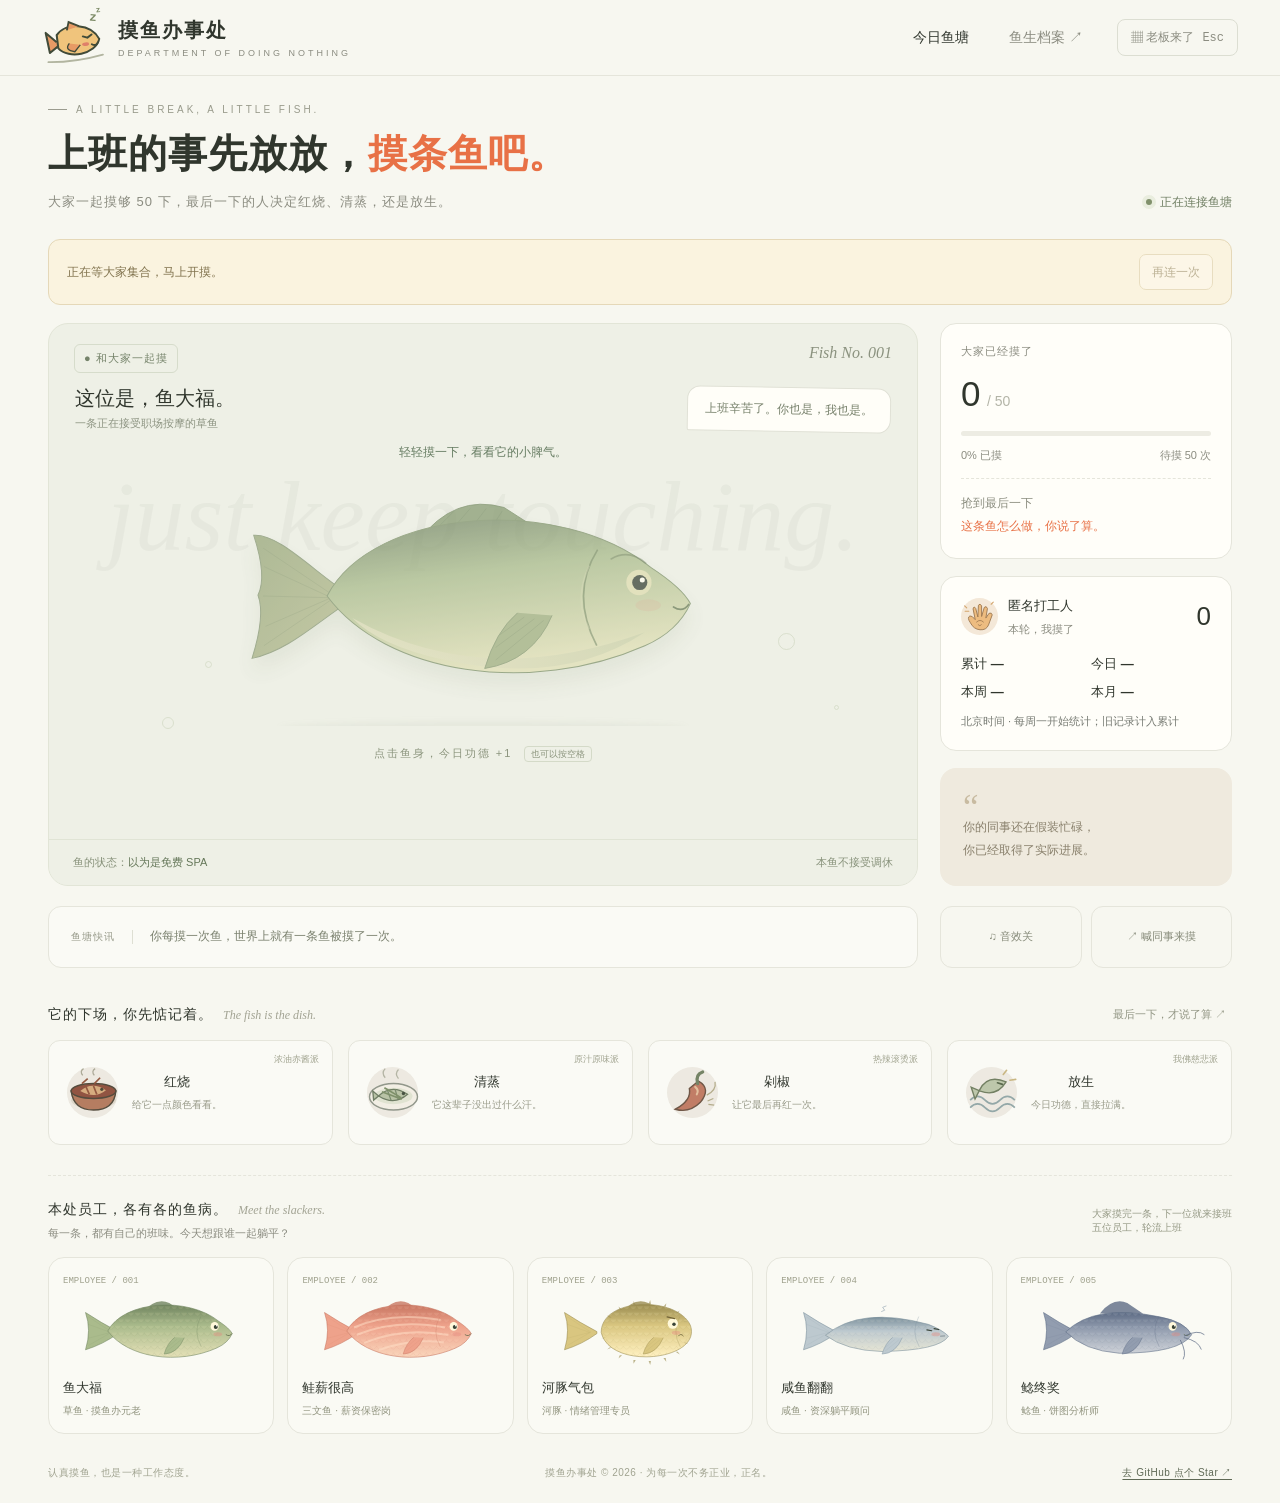
==== commit a8bfae5e: "消除鱼身的触摸高亮并缩小键盘焦点提示" ====
--- a/index.html
+++ b/index.html
@@ -8,7 +8,7 @@
       content="五条有班味的鱼、六种摸鱼姿势。一起摸到最后一下，决定这条鱼的命运。"
     />
     <title>摸鱼办事处 · 今天也要有所鱼获</title>
-    <link rel="stylesheet" href="./style.css" />
+    <link rel="stylesheet" href="./style.css?v=a2bc903bdb" />
   </head>
   <body>
     <header>
@@ -94,7 +94,7 @@
           <div class="eyebrow">A LITTLE BREAK, A LITTLE FISH.</div>
           <h1>上班的事先放放，<em>摸条鱼吧。</em></h1>
           <div class="sub" id="playGuide">
-            大家一起摸够 10,000 下，最后一下的人决定红烧、清蒸，还是放生。
+            大家一起摸够 50 下，最后一下的人决定红烧、清蒸，还是放生。
           </div>
         </div>
         <div class="online">
@@ -104,6 +104,7 @@
       <div class="connection-notice" id="connectionNotice" role="status">
         <span id="connectionMessage">正在等大家集合，马上开摸。</span>
         <button id="reconnect" type="button">再连一次</button>
+        <a id="originalPond" href="https://moyu-office-fish-d0gh1t3cm3c234228.webapps.tcloudbase.com/" hidden>从原网址进入鱼塘</a>
       </div>
       <div class="layout">
         <section class="aquarium">
@@ -121,6 +122,7 @@
               上班辛苦了。你也是，我也是。
             </div>
           </div>
+          <div class="milestone" id="milestone" role="status">轻轻摸一下，看看它的小脾气。</div>
           <div class="fish-zone">
             <div class="shadow"></div>
             <button
@@ -129,7 +131,7 @@
               aria-label="摸一下鱼，贡献一次摸鱼"
               disabled
             >
-              <svg class="fish-svg" id="fishSvg" viewBox="0 0 680 280">
+              <svg class="fish-svg" id="fishSvg" aria-hidden="true" focusable="false" viewBox="0 0 680 280">
                 <defs>
                   <linearGradient id="body" x1="0" y1="0" x2=".3" y2="1">
                     <stop stop-color="#6f8163" />
@@ -270,12 +272,12 @@
             <div class="small-label" id="progressLabel">大家已经摸了</div>
             <div class="progress-count">
               <strong id="count">0</strong
-              ><span>/ <span id="target">10,000</span></span>
+              ><span>/ <span id="target">50</span></span>
             </div>
             <div class="track"><div class="fill" id="fill"></div></div>
             <div class="progress-note">
               <span id="percent">0% 已摸</span
-              ><span id="remaining">待摸 10,000 次</span>
+              ><span id="remaining">待摸 50 次</span>
             </div>
             <div class="rule" id="playRule">
               抢到最后一下<br /><b>这条鱼怎么做，你说了算。</b>
@@ -292,12 +294,17 @@
                   <button id="nickname" aria-label="修改摸鱼昵称">
                     匿名打工人
                   </button>
-                  <div class="my-label">这条鱼，我摸了</div>
+                  <div class="my-label">本轮，我摸了</div>
                 </div>
               </div>
               <strong id="mine">0</strong>
             </div>
-          </section>
+          <div class="personal-stats" aria-label="个人摸鱼记录" aria-live="polite">
+                <span>累计 <b id="stat-total">—</b></span><span>今日 <b id="stat-today">—</b></span>
+                <span>本周 <b id="stat-week">—</b></span><span>本月 <b id="stat-month">—</b></span>
+              </div>
+              <small class="stats-note">北京时间 · 每周一开始统计；旧记录计入累计</small>
+            </section>
           <section class="card motto">
             <div class="quote">“</div>
             <p id="quote">你的同事还在假装忙碌，<br />你已经取得了实际进展。</p>
@@ -364,15 +371,14 @@
         <div class="fish-roster" id="fishRoster"></div>
       </section>
       <footer class="footer">
-        <span>认真摸鱼，也是一种工作态度。</span
-        ><span id="footerStatus"
-          >摸鱼办事处 © 2026 · 为每一次不务正业，正名。</span
-        >
+        <span>认真摸鱼，也是一种工作态度。</span>
+        <span id="footerStatus">摸鱼办事处 © 2026 · 为每一次不务正业，正名。</span>
+        <a href="https://github.com/Aria-cats/moyu-office" target="_blank" rel="noopener noreferrer">去 GitHub 点个 Star ↗</a>
       </footer>
     </main>
     <dialog id="finish">
       <button class="close" data-close>×</button>
-      <div class="eyebrow">THE LAST TOUCH</div>
+      <div class="finish-seal" aria-hidden="true">✦</div><div class="eyebrow">ROUND COMPLETE · 本轮达成</div>
       <h2>这条鱼，你说了算。</h2>
       <p id="finishText">恭喜你拿下最后一摸。它的鱼生，现在交到你的手上。</p>
       <div class="modal-grid" id="cookOptions">
@@ -389,10 +395,12 @@
       <button class="close" data-close>×</button>
       <div class="result">
         <div class="eyebrow">A FISH TO REMEMBER</div>
-        <div class="plate" id="resultEmoji">🍲</div>
+        <div class="reward-stage" id="rewardStage"><div class="reward-rays"></div><div class="reward-sparkles" aria-hidden="true">✦　✧　✦</div><div class="plate" id="resultEmoji">🍲</div><div class="reward-props" id="rewardProps" aria-hidden="true"></div></div>
+        <div class="reward-badge" id="rewardBadge"></div>
         <h2 id="resultTitle">鱼大福，光荣出锅。</h2>
         <p id="resultCopy"></p>
         <div class="certificate" id="certificate"></div>
+        <button class="reward-replay" id="replayReward" type="button">↻ 再看一次小剧场</button>
         <button class="primary" id="next">和大家继续摸下一条</button>
       </div>
     </dialog>
@@ -467,7 +475,9 @@
     </section>
     <div class="toast" id="toast" role="status"></div>
     <script src="./config.js" defer></script>
+    <script src="./cloudbase.full.js" defer></script>
+    <script src="./cloud-transport.js" defer></script>
     <script src="./api.js" defer></script>
-    <script src="./app.js" defer></script>
+    <script src="./app.js?v=79a14ba64f" defer></script>
   </body>
 </html>
--- a/style.css
+++ b/style.css
@@ -269,7 +269,26 @@
   cursor: grab;
   position: relative;
   z-index: 3;
-  outline-offset: -20px;
+  -webkit-appearance: none;
+  appearance: none;
+  -webkit-tap-highlight-color: transparent;
+  -webkit-user-select: none;
+  user-select: none;
+  transition: none;
+}
+.fish-btn:focus:not(:focus-visible) {
+  outline: none;
+}
+/* Put the keyboard indicator on the existing shortcut beside the fish. */
+@supports selector(:has(:focus-visible)) {
+  .fish-btn:focus-visible {
+    outline: none;
+  }
+  .aquarium:has(.fish-btn:focus-visible) .hint span {
+    outline: 2px solid #596c50;
+    outline-offset: 2px;
+    color: var(--ink);
+  }
 }
 .fish-btn:active {
   cursor: grabbing;
@@ -278,7 +297,9 @@
   filter: none;
   transform: none;
 }
+/* Route every part of the illustration to the native fish button. */
 .fish-svg {
+  pointer-events: none;
   width: 100%;
   height: 100%;
   overflow: visible;
@@ -600,11 +621,17 @@
 }
 .footer {
   display: flex;
+  flex-wrap: wrap;
+  gap: 6px 16px;
   justify-content: space-between;
   color: #a1a491;
   font-size: 10px;
   margin: 32px 0 23px;
   letter-spacing: 0.5px;
+}
+.footer a {
+  color: #5f6955;
+  text-underline-offset: 3px;
 }
 .floating {
   position: fixed;
@@ -1189,6 +1216,11 @@
   font-size: 12px;
   line-height: 1.7;
 }
+.connection-notice a {
+  color: #655634;
+  text-underline-offset: 3px;
+  padding: 7px 0;
+}
 .connection-notice button {
   flex-shrink: 0;
   border: 1px solid #d8c9a2;
@@ -1207,6 +1239,44 @@
   opacity: 0.75;
   cursor: wait;
 }
+
+.personal-stats { display:grid; grid-template-columns:repeat(2,minmax(0,1fr)); gap:10px; margin-top:18px; font-size:13px; }
+.personal-stats b { font-variant-numeric:tabular-nums; }
+.stats-note { display:block; margin-top:12px; font-size:11px; opacity:.65; line-height:1.6; }
+/* Playful feedback keeps the original paper-and-sage illustration style. */
+.milestone {margin:12px 24px 0;text-align:center;color:var(--green);font-size:12px;min-height:22px;}
+.play-spark {position:fixed;pointer-events:none;z-index:110;font-size:24px;color:var(--orange);animation:playSpark 1.2s ease-out forwards;}
+dialog .play-spark {position:absolute;}
+@keyframes playSpark {0%{opacity:0;transform:translate(-50%,0) scale(.3)}15%{opacity:1}100%{opacity:0;transform:translate(var(--dx),var(--dy)) rotate(var(--spin)) scale(1.1)}}
+.finish-seal {margin:auto;width:76px;height:76px;border-radius:50%;display:grid;place-items:center;color:var(--orange);background:#f9e8ce;font-size:48px;animation:sealPop .75s cubic-bezier(.2,.9,.3,1.4);}
+@keyframes sealPop {from{transform:scale(.1) rotate(-70deg)}to{transform:scale(1) rotate(0)}}
+#result {overflow-x:hidden;}
+.reward-stage {position:relative;isolation:isolate;height:220px;display:grid;place-items:center;overflow:hidden;border-radius:22px;background:#f5ecd9;margin:12px 0 18px;}
+.reward-rays {position:absolute;inset:-100px;z-index:-1;background:repeating-conic-gradient(from 0deg,#e9cf932e 0deg 15deg,transparent 15deg 30deg);border-radius:50%;}
+.reward-stage .plate {position:relative;z-index:2;margin:0;}
+.reward-stage .plate svg {width:150px!important;height:150px!important;filter:drop-shadow(0 12px 10px #83795926);}
+.reward-sparkles {position:absolute;top:18px;color:#d49d40;font-size:24px;letter-spacing:12px;}
+.reward-props {position:absolute;bottom:12px;color:var(--orange);font-size:26px;letter-spacing:12px;}
+.reward-stage.playing .reward-rays {animation:rewardRays 6s linear 1;}
+.reward-stage.playing .plate {animation:serveDish 1.7s cubic-bezier(.2,.8,.25,1) both;}
+.reward-stage.playing .reward-props {animation:steamRise 1.7s ease-out 3;}
+.reward-stage[data-dish="放生"] {background:#e1eee7;}
+.reward-stage[data-dish="放生"].playing .plate {animation:freeSwim 2.6s ease-in-out both;}
+.reward-stage[data-dish="清蒸"] {background:#eaf0e4;}
+.reward-stage[data-dish="清蒸"].playing .plate {animation:softSteam 2.4s ease-in-out both;}
+.reward-stage[data-dish="剁椒"] {background:#fae3d4;}
+.reward-stage[data-dish="剁椒"].playing .plate {animation:pepperDance 1.4s ease-in-out both;}
+.reward-badge {display:inline-block;padding:9px 18px;border:1px solid #dbc79c;border-radius:99px;background:#fff5da;color:#89632e;font-weight:700;font-size:14px;}
+.personal-credit {font-weight:700!important;color:var(--green);font-size:18px!important;margin-bottom:16px!important;}
+.reward-replay {border:0;background:transparent;color:var(--green);padding:8px 16px;margin-bottom:10px;display:block;margin-inline:auto;font-size:12px;}
+@keyframes rewardRays {to{transform:rotate(90deg)}}
+@keyframes serveDish {0%{transform:translateY(100px) scale(.2) rotate(-25deg);opacity:0}55%{transform:translateY(-15px) scale(1.13) rotate(6deg);opacity:1}75%{transform:scale(.95)}100%{transform:none;opacity:1}}
+@keyframes steamRise {0%{transform:translateY(15px);opacity:0}40%{opacity:.8}100%{transform:translateY(-100px) scale(1.4);opacity:0}}
+@keyframes freeSwim {0%{transform:translateX(-180px) rotate(-12deg);opacity:0}30%{opacity:1;transform:translateX(20px) rotate(10deg)}60%{transform:translateX(-20px) translateY(-20px) rotate(-8deg)}100%{transform:none;opacity:1}}
+@keyframes softSteam {0%{transform:translateY(70px) scale(.4);opacity:0}45%{transform:translateY(-16px);opacity:1}70%{transform:translateY(5px)}100%{transform:none;opacity:1}}
+@keyframes pepperDance {0%{transform:scale(.2);opacity:0}25%{transform:scale(1.15) rotate(-14deg);opacity:1}45%{transform:rotate(13deg)}65%{transform:rotate(-9deg)}85%{transform:rotate(5deg)}100%{transform:none;opacity:1}}
+@media(max-width:600px){.reward-stage{height:185px}.reward-stage .plate svg{width:125px!important;height:125px!important}.milestone{font-size:11px;margin-inline:12px}.personal-credit{font-size:16px!important}}
+@media(prefers-reduced-motion:reduce){.play-spark{display:none}.reward-stage.playing *,.finish-seal{animation:none!important}}
 
 /* The actors enter the same clipped stage as the fish. Taps pass through. */
 #reactionProp {
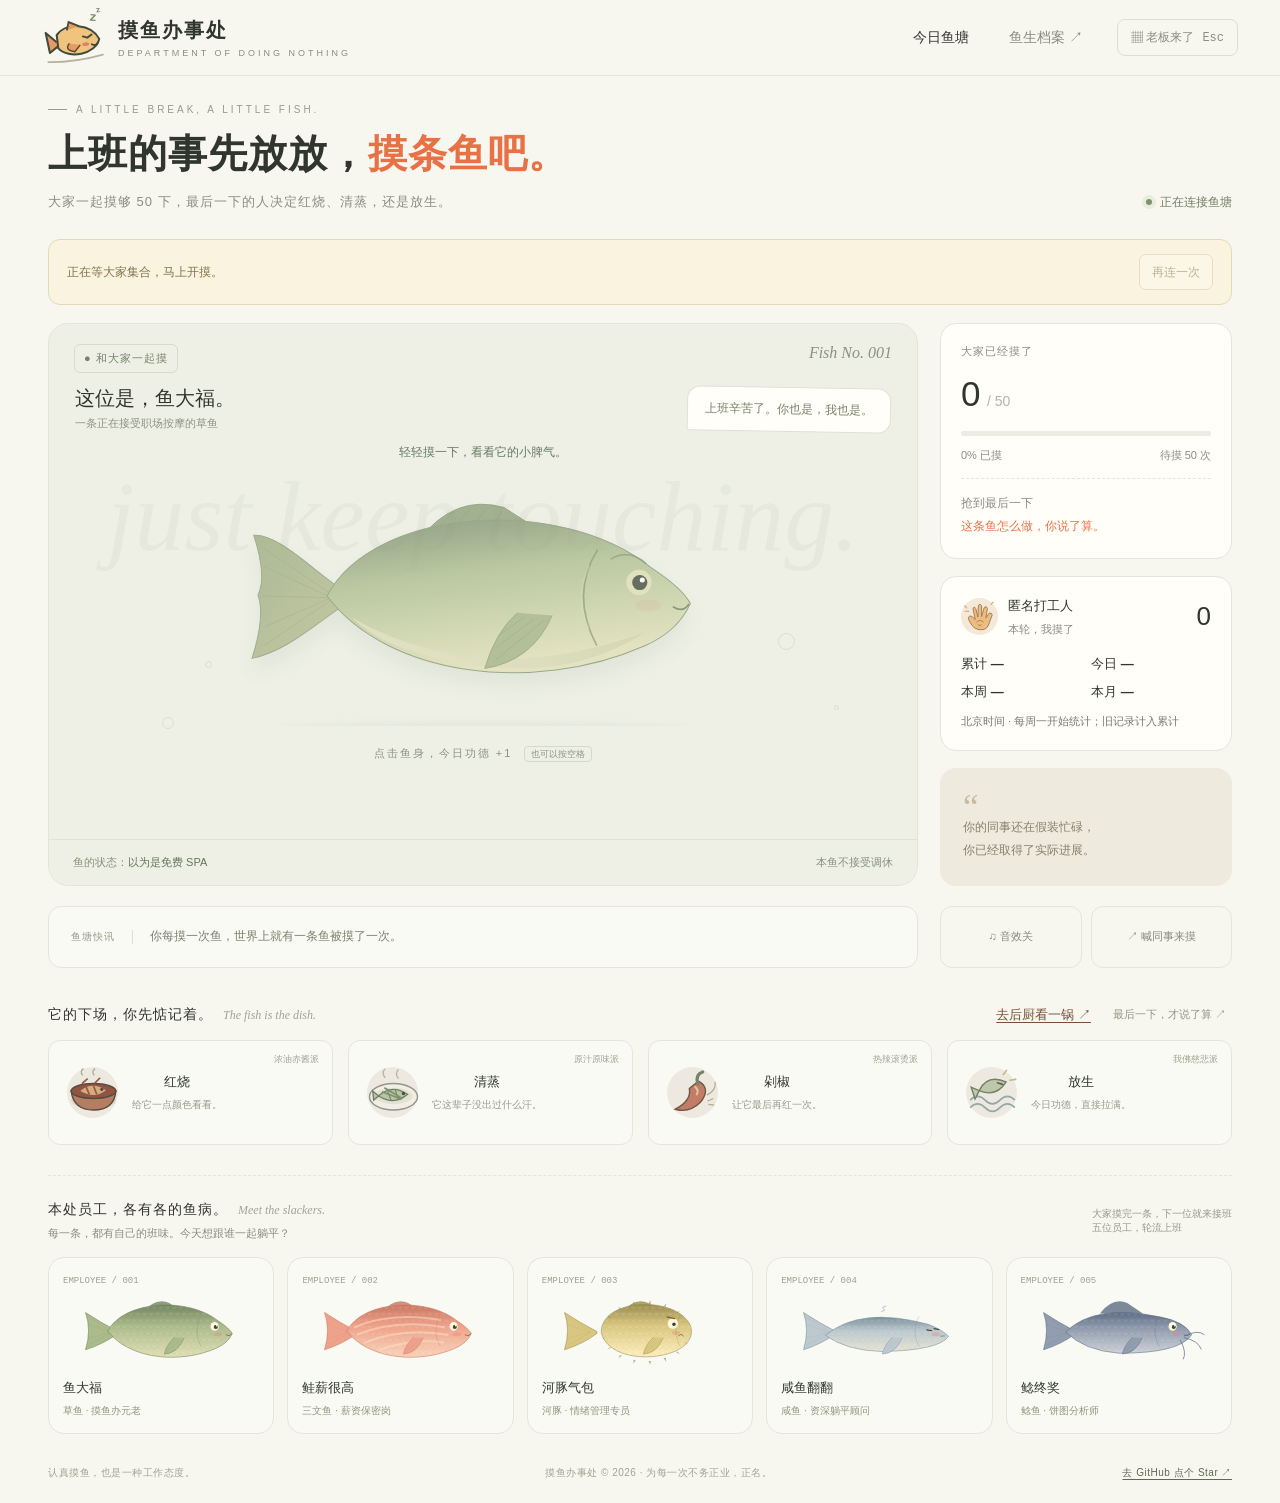
==== commit 0398215e: "给下班小灶加上三道鱼从起锅到上桌的演出" ====
--- a/index.html
+++ b/index.html
@@ -8,7 +8,8 @@
       content="五条有班味的鱼、六种摸鱼姿势。一起摸到最后一下，决定这条鱼的命运。"
     />
     <title>摸鱼办事处 · 今天也要有所鱼获</title>
-    <link rel="stylesheet" href="./style.css?v=a2bc903bdb" />
+    <link rel="stylesheet" href="./style.css?v=be2ee2d4a5" />
+    <link rel="stylesheet" href="./kitchen.css?v=db7256bcc5" />
   </head>
   <body>
     <header>
@@ -323,9 +324,12 @@
           ><button id="invite">↗ 喊同事来摸</button>
         </div>
       </div>
-      <div class="section-head">
+      <div class="section-head menu-head">
         <h2>它的下场，你先惦记着。<small>The fish is the dish.</small></h2>
-        <button id="recipeHelp">最后一下，才说了算 ↗</button>
+        <div class="menu-actions">
+          <a href="./kitchen.html">去后厨看一锅 ↗</a>
+          <button id="recipeHelp">最后一下，才说了算 ↗</button>
+        </div>
       </div>
       <div class="recipe-grid">
         <button class="recipe" data-recipe="红烧">
@@ -394,8 +398,11 @@
     <dialog id="result">
       <button class="close" data-close>×</button>
       <div class="result">
-        <div class="eyebrow">A FISH TO REMEMBER</div>
-        <div class="reward-stage" id="rewardStage"><div class="reward-rays"></div><div class="reward-sparkles" aria-hidden="true">✦　✧　✦</div><div class="plate" id="resultEmoji">🍲</div><div class="reward-props" id="rewardProps" aria-hidden="true"></div></div>
+        <div class="eyebrow" id="resultEyebrow">鱼生纪念</div>
+        <div class="reward-stage" id="rewardStage"><div class="reward-rays"></div><div class="reward-sparkles" aria-hidden="true">✦　✧　✦</div><div class="plate" id="resultEmoji">🍲</div><div class="reward-props" id="rewardProps" aria-hidden="true"></div>
+          <canvas class="kitchen-canvas" id="kitchenCanvas" width="680" height="355" aria-hidden="true" hidden></canvas>
+          <p class="kitchen-caption" id="kitchenCaption" aria-live="polite" aria-atomic="true" hidden></p>
+        </div>
         <div class="reward-badge" id="rewardBadge"></div>
         <h2 id="resultTitle">鱼大福，光荣出锅。</h2>
         <p id="resultCopy"></p>
@@ -478,6 +485,8 @@
     <script src="./cloudbase.full.js" defer></script>
     <script src="./cloud-transport.js" defer></script>
     <script src="./api.js" defer></script>
-    <script src="./app.js?v=79a14ba64f" defer></script>
+    <script src="./kitchen-scene.js?v=f63c986508" defer></script>
+    <script src="./kitchen-player.js?v=9988c37cc2" defer></script>
+    <script src="./app.js?v=f6eda14951" defer></script>
   </body>
 </html>
--- a/style.css
+++ b/style.css
@@ -563,6 +563,19 @@
   color: #a2a393;
   letter-spacing: 0;
   margin-left: 10px;
+}
+.menu-head, .menu-actions {
+  flex-wrap: wrap;
+  gap: 8px 16px;
+}
+.menu-actions {
+  display: flex;
+  align-items: center;
+}
+.menu-actions a {
+  color: #775038;
+  font-size: 13px;
+  text-underline-offset: 3px;
 }
 .section-head button {
   background: none;
--- a/kitchen.css
+++ b/kitchen.css
@@ -0,0 +1,34 @@
+#rewardStage.kitchen-playing {
+  display: flex;
+  flex-direction: column;
+  align-items: stretch;
+  height: auto;
+  min-height: 0;
+  background: #f6ebd9;
+  border: 1px solid #e2d4bc;
+  border-radius: 18px;
+}
+.kitchen-canvas, .kitchen-caption {
+  display: none;
+}
+#rewardStage.kitchen-playing :is(.reward-rays, .reward-sparkles, .plate, .reward-props) {
+  display: none;
+}
+.kitchen-playing .kitchen-canvas {
+  display: block;
+  width: 100%;
+  height: auto;
+  aspect-ratio: 680 / 355;
+}
+.kitchen-playing .kitchen-caption {
+  display: block;
+  margin: 0;
+  padding: .65em .9em;
+  border-top: 1px solid #e1d7c2;
+  background: #fff8eb;
+  color: #68543c;
+  font: 600 clamp(.78rem, 2.6vw, .91rem)/1.5 "PingFang SC", sans-serif;
+  letter-spacing: .04em;
+  text-align: center;
+  overflow-wrap: anywhere;
+}
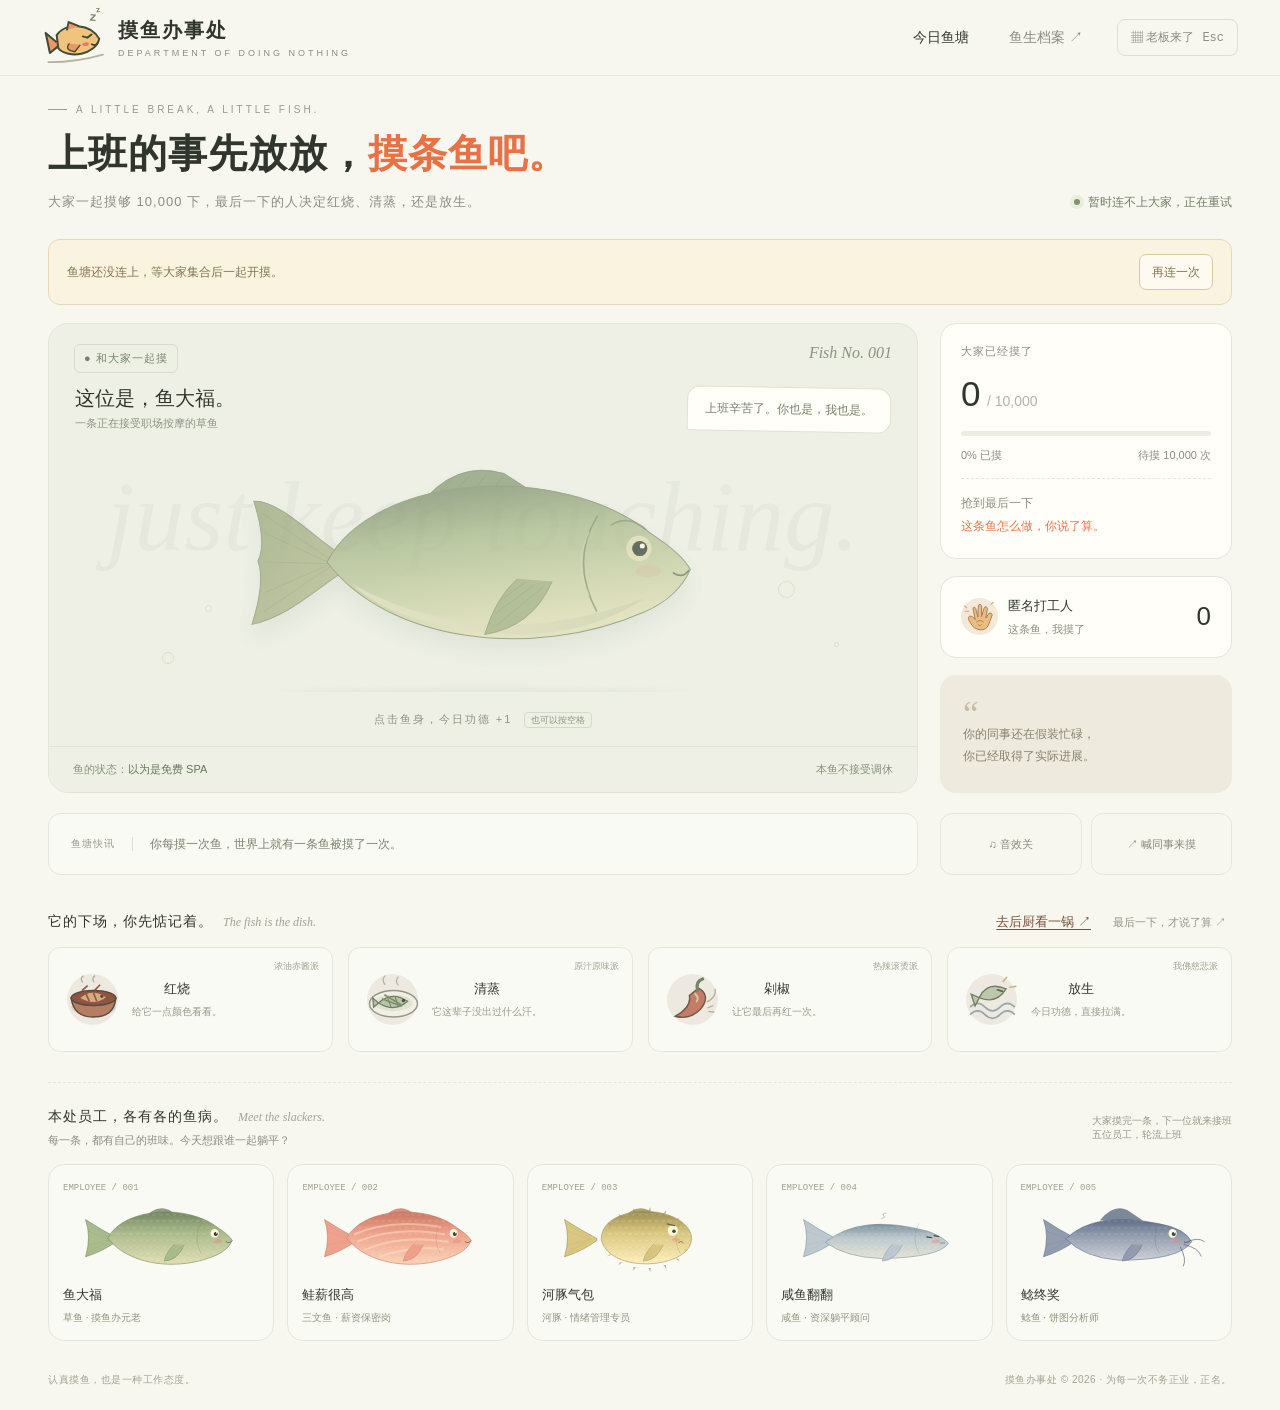
==== commit 49b40f99: "在自托管鱼塘里播放下班做鱼的小灶动画" ====
--- a/index.html
+++ b/index.html
@@ -8,7 +8,7 @@
       content="五条有班味的鱼、六种摸鱼姿势。一起摸到最后一下，决定这条鱼的命运。"
     />
     <title>摸鱼办事处 · 今天也要有所鱼获</title>
-    <link rel="stylesheet" href="./style.css?v=be2ee2d4a5" />
+    <link rel="stylesheet" href="./style.css?v=a7c0102fe6" />
     <link rel="stylesheet" href="./kitchen.css?v=db7256bcc5" />
   </head>
   <body>
@@ -95,7 +95,7 @@
           <div class="eyebrow">A LITTLE BREAK, A LITTLE FISH.</div>
           <h1>上班的事先放放，<em>摸条鱼吧。</em></h1>
           <div class="sub" id="playGuide">
-            大家一起摸够 50 下，最后一下的人决定红烧、清蒸，还是放生。
+            大家一起摸够 10,000 下，最后一下的人决定红烧、清蒸，还是放生。
           </div>
         </div>
         <div class="online">
@@ -105,7 +105,6 @@
       <div class="connection-notice" id="connectionNotice" role="status">
         <span id="connectionMessage">正在等大家集合，马上开摸。</span>
         <button id="reconnect" type="button">再连一次</button>
-        <a id="originalPond" href="https://moyu-office-fish-d0gh1t3cm3c234228.webapps.tcloudbase.com/" hidden>从原网址进入鱼塘</a>
       </div>
       <div class="layout">
         <section class="aquarium">
@@ -123,7 +122,6 @@
               上班辛苦了。你也是，我也是。
             </div>
           </div>
-          <div class="milestone" id="milestone" role="status">轻轻摸一下，看看它的小脾气。</div>
           <div class="fish-zone">
             <div class="shadow"></div>
             <button
@@ -273,12 +271,12 @@
             <div class="small-label" id="progressLabel">大家已经摸了</div>
             <div class="progress-count">
               <strong id="count">0</strong
-              ><span>/ <span id="target">50</span></span>
+              ><span>/ <span id="target">10,000</span></span>
             </div>
             <div class="track"><div class="fill" id="fill"></div></div>
             <div class="progress-note">
               <span id="percent">0% 已摸</span
-              ><span id="remaining">待摸 50 次</span>
+              ><span id="remaining">待摸 10,000 次</span>
             </div>
             <div class="rule" id="playRule">
               抢到最后一下<br /><b>这条鱼怎么做，你说了算。</b>
@@ -295,17 +293,12 @@
                   <button id="nickname" aria-label="修改摸鱼昵称">
                     匿名打工人
                   </button>
-                  <div class="my-label">本轮，我摸了</div>
+                  <div class="my-label">这条鱼，我摸了</div>
                 </div>
               </div>
               <strong id="mine">0</strong>
             </div>
-          <div class="personal-stats" aria-label="个人摸鱼记录" aria-live="polite">
-                <span>累计 <b id="stat-total">—</b></span><span>今日 <b id="stat-today">—</b></span>
-                <span>本周 <b id="stat-week">—</b></span><span>本月 <b id="stat-month">—</b></span>
-              </div>
-              <small class="stats-note">北京时间 · 每周一开始统计；旧记录计入累计</small>
-            </section>
+          </section>
           <section class="card motto">
             <div class="quote">“</div>
             <p id="quote">你的同事还在假装忙碌，<br />你已经取得了实际进展。</p>
@@ -375,14 +368,15 @@
         <div class="fish-roster" id="fishRoster"></div>
       </section>
       <footer class="footer">
-        <span>认真摸鱼，也是一种工作态度。</span>
-        <span id="footerStatus">摸鱼办事处 © 2026 · 为每一次不务正业，正名。</span>
-        <a href="https://github.com/Aria-cats/moyu-office" target="_blank" rel="noopener noreferrer">去 GitHub 点个 Star ↗</a>
+        <span>认真摸鱼，也是一种工作态度。</span
+        ><span id="footerStatus"
+          >摸鱼办事处 © 2026 · 为每一次不务正业，正名。</span
+        >
       </footer>
     </main>
     <dialog id="finish">
       <button class="close" data-close>×</button>
-      <div class="finish-seal" aria-hidden="true">✦</div><div class="eyebrow">ROUND COMPLETE · 本轮达成</div>
+      <div class="eyebrow">THE LAST TOUCH</div>
       <h2>这条鱼，你说了算。</h2>
       <p id="finishText">恭喜你拿下最后一摸。它的鱼生，现在交到你的手上。</p>
       <div class="modal-grid" id="cookOptions">
@@ -399,15 +393,15 @@
       <button class="close" data-close>×</button>
       <div class="result">
         <div class="eyebrow" id="resultEyebrow">鱼生纪念</div>
-        <div class="reward-stage" id="rewardStage"><div class="reward-rays"></div><div class="reward-sparkles" aria-hidden="true">✦　✧　✦</div><div class="plate" id="resultEmoji">🍲</div><div class="reward-props" id="rewardProps" aria-hidden="true"></div>
+        <div class="reward-stage" id="rewardStage">
+          <div class="plate" id="resultEmoji">🍲</div>
           <canvas class="kitchen-canvas" id="kitchenCanvas" width="680" height="355" aria-hidden="true" hidden></canvas>
           <p class="kitchen-caption" id="kitchenCaption" aria-live="polite" aria-atomic="true" hidden></p>
         </div>
-        <div class="reward-badge" id="rewardBadge"></div>
         <h2 id="resultTitle">鱼大福，光荣出锅。</h2>
         <p id="resultCopy"></p>
         <div class="certificate" id="certificate"></div>
-        <button class="reward-replay" id="replayReward" type="button">↻ 再看一次小剧场</button>
+        <button class="reward-replay" id="replayReward" type="button" hidden>↻ 再看一遍开火</button>
         <button class="primary" id="next">和大家继续摸下一条</button>
       </div>
     </dialog>
@@ -482,11 +476,9 @@
     </section>
     <div class="toast" id="toast" role="status"></div>
     <script src="./config.js" defer></script>
-    <script src="./cloudbase.full.js" defer></script>
-    <script src="./cloud-transport.js" defer></script>
     <script src="./api.js" defer></script>
     <script src="./kitchen-scene.js?v=f63c986508" defer></script>
     <script src="./kitchen-player.js?v=9988c37cc2" defer></script>
-    <script src="./app.js?v=f6eda14951" defer></script>
+    <script src="./app.js?v=a45b991c29" defer></script>
   </body>
 </html>
--- a/style.css
+++ b/style.css
@@ -634,17 +634,11 @@
 }
 .footer {
   display: flex;
-  flex-wrap: wrap;
-  gap: 6px 16px;
   justify-content: space-between;
   color: #a1a491;
   font-size: 10px;
   margin: 32px 0 23px;
   letter-spacing: 0.5px;
-}
-.footer a {
-  color: #5f6955;
-  text-underline-offset: 3px;
 }
 .floating {
   position: fixed;
@@ -745,6 +739,18 @@
   font-size: 75px;
   margin: 10px;
 }
+#rewardStage.kitchen-playing {
+  margin: .75rem 0 1rem;
+  overflow: hidden;
+}
+.reward-replay {
+  display: block;
+  margin: 0 auto .5rem;
+  padding: .6rem 1rem;
+  background: transparent;
+  color: var(--green);
+  border: 0;
+}
 .certificate {
   border: 1px dashed #c9ccb8;
   border-radius: 12px;
@@ -1229,11 +1235,6 @@
   font-size: 12px;
   line-height: 1.7;
 }
-.connection-notice a {
-  color: #655634;
-  text-underline-offset: 3px;
-  padding: 7px 0;
-}
 .connection-notice button {
   flex-shrink: 0;
   border: 1px solid #d8c9a2;
@@ -1252,44 +1253,6 @@
   opacity: 0.75;
   cursor: wait;
 }
-
-.personal-stats { display:grid; grid-template-columns:repeat(2,minmax(0,1fr)); gap:10px; margin-top:18px; font-size:13px; }
-.personal-stats b { font-variant-numeric:tabular-nums; }
-.stats-note { display:block; margin-top:12px; font-size:11px; opacity:.65; line-height:1.6; }
-/* Playful feedback keeps the original paper-and-sage illustration style. */
-.milestone {margin:12px 24px 0;text-align:center;color:var(--green);font-size:12px;min-height:22px;}
-.play-spark {position:fixed;pointer-events:none;z-index:110;font-size:24px;color:var(--orange);animation:playSpark 1.2s ease-out forwards;}
-dialog .play-spark {position:absolute;}
-@keyframes playSpark {0%{opacity:0;transform:translate(-50%,0) scale(.3)}15%{opacity:1}100%{opacity:0;transform:translate(var(--dx),var(--dy)) rotate(var(--spin)) scale(1.1)}}
-.finish-seal {margin:auto;width:76px;height:76px;border-radius:50%;display:grid;place-items:center;color:var(--orange);background:#f9e8ce;font-size:48px;animation:sealPop .75s cubic-bezier(.2,.9,.3,1.4);}
-@keyframes sealPop {from{transform:scale(.1) rotate(-70deg)}to{transform:scale(1) rotate(0)}}
-#result {overflow-x:hidden;}
-.reward-stage {position:relative;isolation:isolate;height:220px;display:grid;place-items:center;overflow:hidden;border-radius:22px;background:#f5ecd9;margin:12px 0 18px;}
-.reward-rays {position:absolute;inset:-100px;z-index:-1;background:repeating-conic-gradient(from 0deg,#e9cf932e 0deg 15deg,transparent 15deg 30deg);border-radius:50%;}
-.reward-stage .plate {position:relative;z-index:2;margin:0;}
-.reward-stage .plate svg {width:150px!important;height:150px!important;filter:drop-shadow(0 12px 10px #83795926);}
-.reward-sparkles {position:absolute;top:18px;color:#d49d40;font-size:24px;letter-spacing:12px;}
-.reward-props {position:absolute;bottom:12px;color:var(--orange);font-size:26px;letter-spacing:12px;}
-.reward-stage.playing .reward-rays {animation:rewardRays 6s linear 1;}
-.reward-stage.playing .plate {animation:serveDish 1.7s cubic-bezier(.2,.8,.25,1) both;}
-.reward-stage.playing .reward-props {animation:steamRise 1.7s ease-out 3;}
-.reward-stage[data-dish="放生"] {background:#e1eee7;}
-.reward-stage[data-dish="放生"].playing .plate {animation:freeSwim 2.6s ease-in-out both;}
-.reward-stage[data-dish="清蒸"] {background:#eaf0e4;}
-.reward-stage[data-dish="清蒸"].playing .plate {animation:softSteam 2.4s ease-in-out both;}
-.reward-stage[data-dish="剁椒"] {background:#fae3d4;}
-.reward-stage[data-dish="剁椒"].playing .plate {animation:pepperDance 1.4s ease-in-out both;}
-.reward-badge {display:inline-block;padding:9px 18px;border:1px solid #dbc79c;border-radius:99px;background:#fff5da;color:#89632e;font-weight:700;font-size:14px;}
-.personal-credit {font-weight:700!important;color:var(--green);font-size:18px!important;margin-bottom:16px!important;}
-.reward-replay {border:0;background:transparent;color:var(--green);padding:8px 16px;margin-bottom:10px;display:block;margin-inline:auto;font-size:12px;}
-@keyframes rewardRays {to{transform:rotate(90deg)}}
-@keyframes serveDish {0%{transform:translateY(100px) scale(.2) rotate(-25deg);opacity:0}55%{transform:translateY(-15px) scale(1.13) rotate(6deg);opacity:1}75%{transform:scale(.95)}100%{transform:none;opacity:1}}
-@keyframes steamRise {0%{transform:translateY(15px);opacity:0}40%{opacity:.8}100%{transform:translateY(-100px) scale(1.4);opacity:0}}
-@keyframes freeSwim {0%{transform:translateX(-180px) rotate(-12deg);opacity:0}30%{opacity:1;transform:translateX(20px) rotate(10deg)}60%{transform:translateX(-20px) translateY(-20px) rotate(-8deg)}100%{transform:none;opacity:1}}
-@keyframes softSteam {0%{transform:translateY(70px) scale(.4);opacity:0}45%{transform:translateY(-16px);opacity:1}70%{transform:translateY(5px)}100%{transform:none;opacity:1}}
-@keyframes pepperDance {0%{transform:scale(.2);opacity:0}25%{transform:scale(1.15) rotate(-14deg);opacity:1}45%{transform:rotate(13deg)}65%{transform:rotate(-9deg)}85%{transform:rotate(5deg)}100%{transform:none;opacity:1}}
-@media(max-width:600px){.reward-stage{height:185px}.reward-stage .plate svg{width:125px!important;height:125px!important}.milestone{font-size:11px;margin-inline:12px}.personal-credit{font-size:16px!important}}
-@media(prefers-reduced-motion:reduce){.play-spark{display:none}.reward-stage.playing *,.finish-seal{animation:none!important}}
 
 /* The actors enter the same clipped stage as the fish. Taps pass through. */
 #reactionProp {
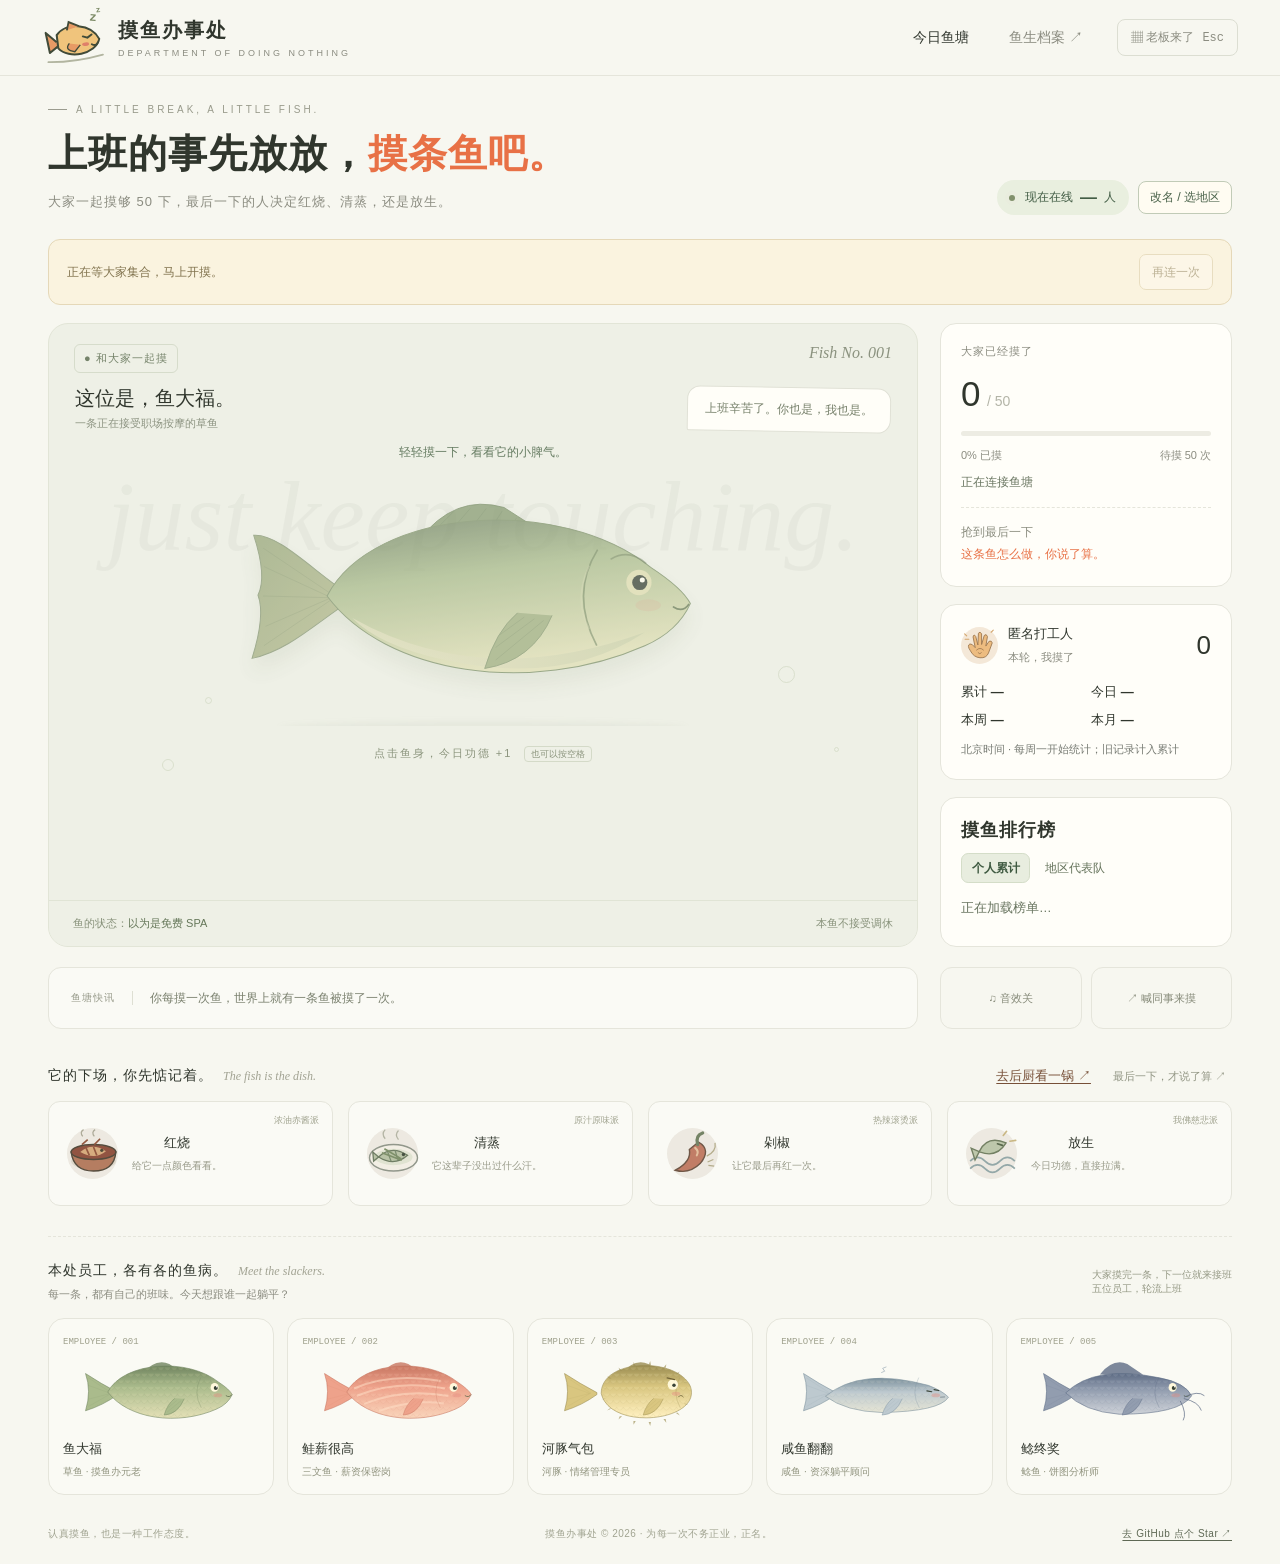
==== commit 2bc64fef: "让鱼友看到彼此，加入个人和地区摸鱼榜" ====
--- a/index.html
+++ b/index.html
@@ -8,7 +8,7 @@
       content="五条有班味的鱼、六种摸鱼姿势。一起摸到最后一下，决定这条鱼的命运。"
     />
     <title>摸鱼办事处 · 今天也要有所鱼获</title>
-    <link rel="stylesheet" href="./style.css?v=a7c0102fe6" />
+    <link rel="stylesheet" href="./style.css?v=8e1d32e17d" />
     <link rel="stylesheet" href="./kitchen.css?v=db7256bcc5" />
   </head>
   <body>
@@ -95,16 +95,18 @@
           <div class="eyebrow">A LITTLE BREAK, A LITTLE FISH.</div>
           <h1>上班的事先放放，<em>摸条鱼吧。</em></h1>
           <div class="sub" id="playGuide">
-            大家一起摸够 10,000 下，最后一下的人决定红烧、清蒸，还是放生。
-          </div>
-        </div>
-        <div class="online">
-          <i class="dot"></i><span id="connection">正在连接鱼塘</span>
+            大家一起摸够 50 下，最后一下的人决定红烧、清蒸，还是放生。
+          </div>
+        </div>
+        <div class="pond-signin">
+          <div class="online"><i class="dot" aria-hidden="true"></i>现在在线 <strong id="onlineCount">—</strong> 人</div>
+          <button id="editProfile" class="profile-link" type="button" aria-haspopup="dialog">改名 / 选地区</button>
         </div>
       </section>
       <div class="connection-notice" id="connectionNotice" role="status">
         <span id="connectionMessage">正在等大家集合，马上开摸。</span>
         <button id="reconnect" type="button">再连一次</button>
+        <a id="originalPond" href="https://moyu-office-fish-d0gh1t3cm3c234228.webapps.tcloudbase.com/" hidden>从原网址进入鱼塘</a>
       </div>
       <div class="layout">
         <section class="aquarium">
@@ -122,6 +124,7 @@
               上班辛苦了。你也是，我也是。
             </div>
           </div>
+          <div class="milestone" id="milestone" role="status">轻轻摸一下，看看它的小脾气。</div>
           <div class="fish-zone">
             <div class="shadow"></div>
             <button
@@ -271,13 +274,14 @@
             <div class="small-label" id="progressLabel">大家已经摸了</div>
             <div class="progress-count">
               <strong id="count">0</strong
-              ><span>/ <span id="target">10,000</span></span>
+              ><span>/ <span id="target">50</span></span>
             </div>
             <div class="track"><div class="fill" id="fill"></div></div>
             <div class="progress-note">
               <span id="percent">0% 已摸</span
-              ><span id="remaining">待摸 10,000 次</span>
-            </div>
+              ><span id="remaining">待摸 50 次</span>
+            </div>
+            <p id="connection" class="round-people">正在连接鱼塘</p>
             <div class="rule" id="playRule">
               抢到最后一下<br /><b>这条鱼怎么做，你说了算。</b>
             </div>
@@ -290,18 +294,30 @@
               <div class="identity">
                 <div class="avatar">✋</div>
                 <div>
-                  <button id="nickname" aria-label="修改摸鱼昵称">
+                  <button id="nickname" aria-label="修改摸鱼昵称" aria-haspopup="dialog">
                     匿名打工人
                   </button>
-                  <div class="my-label">这条鱼，我摸了</div>
+                  <div class="my-label" id="myRegion" hidden></div>
+                  <div class="my-label">本轮，我摸了</div>
                 </div>
               </div>
               <strong id="mine">0</strong>
             </div>
-          </section>
-          <section class="card motto">
-            <div class="quote">“</div>
-            <p id="quote">你的同事还在假装忙碌，<br />你已经取得了实际进展。</p>
+          <div class="personal-stats" aria-label="个人摸鱼记录" aria-live="polite">
+                <span>累计 <b id="stat-total">—</b></span><span>今日 <b id="stat-today">—</b></span>
+                <span>本周 <b id="stat-week">—</b></span><span>本月 <b id="stat-month">—</b></span>
+              </div>
+              <small class="stats-note">北京时间 · 每周一开始统计；旧记录计入累计</small>
+            </section>
+          <section class="card rankings" aria-labelledby="rankTitle">
+            <h2 id="rankTitle">摸鱼排行榜</h2>
+            <div class="rank-choices" aria-label="榜单类型" role="group">
+              <button type="button" data-board="players" aria-pressed="true" aria-controls="rankRows">个人累计</button>
+              <button type="button" data-board="regions" aria-pressed="false" aria-controls="rankRows">地区代表队</button>
+            </div>
+            <ol id="rankRows" aria-label="个人累计前五名"></ol>
+            <p id="rankStatus" role="status">正在加载榜单…</p>
+            <button type="button" class="profile-link" id="rankRetry" hidden>重新加载</button>
           </section>
         </aside>
       </div>
@@ -368,15 +384,14 @@
         <div class="fish-roster" id="fishRoster"></div>
       </section>
       <footer class="footer">
-        <span>认真摸鱼，也是一种工作态度。</span
-        ><span id="footerStatus"
-          >摸鱼办事处 © 2026 · 为每一次不务正业，正名。</span
-        >
+        <span>认真摸鱼，也是一种工作态度。</span>
+        <span id="footerStatus">摸鱼办事处 © 2026 · 为每一次不务正业，正名。</span>
+        <a href="https://github.com/Aria-cats/moyu-office" target="_blank" rel="noopener noreferrer">去 GitHub 点个 Star ↗</a>
       </footer>
     </main>
     <dialog id="finish">
       <button class="close" data-close>×</button>
-      <div class="eyebrow">THE LAST TOUCH</div>
+      <div class="finish-seal" aria-hidden="true">✦</div><div class="eyebrow">ROUND COMPLETE · 本轮达成</div>
       <h2>这条鱼，你说了算。</h2>
       <p id="finishText">恭喜你拿下最后一摸。它的鱼生，现在交到你的手上。</p>
       <div class="modal-grid" id="cookOptions">
@@ -393,15 +408,15 @@
       <button class="close" data-close>×</button>
       <div class="result">
         <div class="eyebrow" id="resultEyebrow">鱼生纪念</div>
-        <div class="reward-stage" id="rewardStage">
-          <div class="plate" id="resultEmoji">🍲</div>
+        <div class="reward-stage" id="rewardStage"><div class="reward-rays"></div><div class="reward-sparkles" aria-hidden="true">✦　✧　✦</div><div class="plate" id="resultEmoji">🍲</div><div class="reward-props" id="rewardProps" aria-hidden="true"></div>
           <canvas class="kitchen-canvas" id="kitchenCanvas" width="680" height="355" aria-hidden="true" hidden></canvas>
           <p class="kitchen-caption" id="kitchenCaption" aria-live="polite" aria-atomic="true" hidden></p>
         </div>
+        <div class="reward-badge" id="rewardBadge"></div>
         <h2 id="resultTitle">鱼大福，光荣出锅。</h2>
         <p id="resultCopy"></p>
         <div class="certificate" id="certificate"></div>
-        <button class="reward-replay" id="replayReward" type="button" hidden>↻ 再看一遍开火</button>
+        <button class="reward-replay" id="replayReward" type="button">↻ 再看一次小剧场</button>
         <button class="primary" id="next">和大家继续摸下一条</button>
       </div>
     </dialog>
@@ -412,16 +427,21 @@
       <p>每一条鱼，都有打工人共同努力的痕迹。</p>
       <div id="archiveList"></div>
     </dialog>
-    <dialog id="nameModal">
+    <dialog id="nameModal" aria-labelledby="profileTitle">
       <button class="close" data-close>×</button>
-      <h2>鱼塘怎么称呼你？</h2>
-      <p>留个摸鱼化名，出锅的时候好记你一功。</p>
-      <input
-        class="name-input"
-        id="nameInput"
-        maxlength="16"
-        placeholder="例如：正在开会的王总"
-      /><button class="primary" id="saveName">就叫这个</button>
+      <h2 id="profileTitle">我的摸鱼名片</h2>
+      <form id="profileForm">
+        <label for="nameInput">鱼塘昵称</label>
+        <input class="name-input" id="nameInput" maxlength="16" placeholder="例如：正在开会的王总" />
+        <div class="region-label">
+          <label for="regionInput">地区代表队</label>
+          <button type="button" id="regionHint" class="profile-link">按 IP 推荐</button>
+        </div>
+        <select id="regionInput" class="name-input"><option value="">不参加地区排行</option></select>
+        <p id="regionNote">保存后，新摸的次数会计入该队。<a href="https://db-ip.com/" target="_blank" rel="noopener noreferrer">IP 地区数据 · DB-IP</a></p>
+        <p id="profileStatus" role="status" hidden></p>
+        <button type="submit" class="primary" id="saveName">保存名片</button>
+      </form>
     </dialog>
     <section
       class="work-page"
@@ -476,9 +496,12 @@
     </section>
     <div class="toast" id="toast" role="status"></div>
     <script src="./config.js" defer></script>
-    <script src="./api.js" defer></script>
+    <script src="./cloudbase.full.js" defer></script>
+    <script src="./cloud-transport.js" defer></script>
+    <script src="./api.js?v=8174ba6657" defer></script>
+    <script src="./social.js?v=ae2e701270" defer></script>
     <script src="./kitchen-scene.js?v=f63c986508" defer></script>
     <script src="./kitchen-player.js?v=9988c37cc2" defer></script>
-    <script src="./app.js?v=a45b991c29" defer></script>
+    <script src="./app.js?v=f03e080fac" defer></script>
   </body>
 </html>
--- a/style.css
+++ b/style.css
@@ -634,11 +634,17 @@
 }
 .footer {
   display: flex;
+  flex-wrap: wrap;
+  gap: 6px 16px;
   justify-content: space-between;
   color: #a1a491;
   font-size: 10px;
   margin: 32px 0 23px;
   letter-spacing: 0.5px;
+}
+.footer a {
+  color: #5f6955;
+  text-underline-offset: 3px;
 }
 .floating {
   position: fixed;
@@ -739,18 +745,6 @@
   font-size: 75px;
   margin: 10px;
 }
-#rewardStage.kitchen-playing {
-  margin: .75rem 0 1rem;
-  overflow: hidden;
-}
-.reward-replay {
-  display: block;
-  margin: 0 auto .5rem;
-  padding: .6rem 1rem;
-  background: transparent;
-  color: var(--green);
-  border: 0;
-}
 .certificate {
   border: 1px dashed #c9ccb8;
   border-radius: 12px;
@@ -1235,6 +1229,11 @@
   font-size: 12px;
   line-height: 1.7;
 }
+.connection-notice a {
+  color: #655634;
+  text-underline-offset: 3px;
+  padding: 7px 0;
+}
 .connection-notice button {
   flex-shrink: 0;
   border: 1px solid #d8c9a2;
@@ -1253,6 +1252,44 @@
   opacity: 0.75;
   cursor: wait;
 }
+
+.personal-stats { display:grid; grid-template-columns:repeat(2,minmax(0,1fr)); gap:10px; margin-top:18px; font-size:13px; }
+.personal-stats b { font-variant-numeric:tabular-nums; }
+.stats-note { display:block; margin-top:12px; font-size:11px; opacity:.65; line-height:1.6; }
+/* Playful feedback keeps the original paper-and-sage illustration style. */
+.milestone {margin:12px 24px 0;text-align:center;color:var(--green);font-size:12px;min-height:22px;}
+.play-spark {position:fixed;pointer-events:none;z-index:110;font-size:24px;color:var(--orange);animation:playSpark 1.2s ease-out forwards;}
+dialog .play-spark {position:absolute;}
+@keyframes playSpark {0%{opacity:0;transform:translate(-50%,0) scale(.3)}15%{opacity:1}100%{opacity:0;transform:translate(var(--dx),var(--dy)) rotate(var(--spin)) scale(1.1)}}
+.finish-seal {margin:auto;width:76px;height:76px;border-radius:50%;display:grid;place-items:center;color:var(--orange);background:#f9e8ce;font-size:48px;animation:sealPop .75s cubic-bezier(.2,.9,.3,1.4);}
+@keyframes sealPop {from{transform:scale(.1) rotate(-70deg)}to{transform:scale(1) rotate(0)}}
+#result {overflow-x:hidden;}
+.reward-stage {position:relative;isolation:isolate;height:220px;display:grid;place-items:center;overflow:hidden;border-radius:22px;background:#f5ecd9;margin:12px 0 18px;}
+.reward-rays {position:absolute;inset:-100px;z-index:-1;background:repeating-conic-gradient(from 0deg,#e9cf932e 0deg 15deg,transparent 15deg 30deg);border-radius:50%;}
+.reward-stage .plate {position:relative;z-index:2;margin:0;}
+.reward-stage .plate svg {width:150px!important;height:150px!important;filter:drop-shadow(0 12px 10px #83795926);}
+.reward-sparkles {position:absolute;top:18px;color:#d49d40;font-size:24px;letter-spacing:12px;}
+.reward-props {position:absolute;bottom:12px;color:var(--orange);font-size:26px;letter-spacing:12px;}
+.reward-stage.playing .reward-rays {animation:rewardRays 6s linear 1;}
+.reward-stage.playing .plate {animation:serveDish 1.7s cubic-bezier(.2,.8,.25,1) both;}
+.reward-stage.playing .reward-props {animation:steamRise 1.7s ease-out 3;}
+.reward-stage[data-dish="放生"] {background:#e1eee7;}
+.reward-stage[data-dish="放生"].playing .plate {animation:freeSwim 2.6s ease-in-out both;}
+.reward-stage[data-dish="清蒸"] {background:#eaf0e4;}
+.reward-stage[data-dish="清蒸"].playing .plate {animation:softSteam 2.4s ease-in-out both;}
+.reward-stage[data-dish="剁椒"] {background:#fae3d4;}
+.reward-stage[data-dish="剁椒"].playing .plate {animation:pepperDance 1.4s ease-in-out both;}
+.reward-badge {display:inline-block;padding:9px 18px;border:1px solid #dbc79c;border-radius:99px;background:#fff5da;color:#89632e;font-weight:700;font-size:14px;}
+.personal-credit {font-weight:700!important;color:var(--green);font-size:18px!important;margin-bottom:16px!important;}
+.reward-replay {border:0;background:transparent;color:var(--green);padding:8px 16px;margin-bottom:10px;display:block;margin-inline:auto;font-size:12px;}
+@keyframes rewardRays {to{transform:rotate(90deg)}}
+@keyframes serveDish {0%{transform:translateY(100px) scale(.2) rotate(-25deg);opacity:0}55%{transform:translateY(-15px) scale(1.13) rotate(6deg);opacity:1}75%{transform:scale(.95)}100%{transform:none;opacity:1}}
+@keyframes steamRise {0%{transform:translateY(15px);opacity:0}40%{opacity:.8}100%{transform:translateY(-100px) scale(1.4);opacity:0}}
+@keyframes freeSwim {0%{transform:translateX(-180px) rotate(-12deg);opacity:0}30%{opacity:1;transform:translateX(20px) rotate(10deg)}60%{transform:translateX(-20px) translateY(-20px) rotate(-8deg)}100%{transform:none;opacity:1}}
+@keyframes softSteam {0%{transform:translateY(70px) scale(.4);opacity:0}45%{transform:translateY(-16px);opacity:1}70%{transform:translateY(5px)}100%{transform:none;opacity:1}}
+@keyframes pepperDance {0%{transform:scale(.2);opacity:0}25%{transform:scale(1.15) rotate(-14deg);opacity:1}45%{transform:rotate(13deg)}65%{transform:rotate(-9deg)}85%{transform:rotate(5deg)}100%{transform:none;opacity:1}}
+@media(max-width:600px){.reward-stage{height:185px}.reward-stage .plate svg{width:125px!important;height:125px!important}.milestone{font-size:11px;margin-inline:12px}.personal-credit{font-size:16px!important}}
+@media(prefers-reduced-motion:reduce){.play-spark{display:none}.reward-stage.playing *,.finish-seal{animation:none!important}}
 
 /* The actors enter the same clipped stage as the fish. Taps pass through. */
 #reactionProp {
@@ -1516,3 +1553,111 @@
     animation: none !important;
   }
 }
+
+.pond-signin {
+  display: flex;
+  align-items: center;
+  justify-content: flex-end;
+  gap: .6rem;
+  flex-wrap: wrap;
+}
+.pond-signin .online {
+  display: inline-flex;
+  gap: .42rem;
+  padding: .45rem .8rem;
+  color: #425d45;
+  background: #e9efdf;
+  border-radius: 99px;
+  white-space: nowrap;
+}
+#onlineCount { font-size: 1.06rem; font-variant-numeric: tabular-nums; }
+.pond-signin .dot { margin-right: .2rem; }
+.profile-link {
+  padding: .41rem .67rem;
+  border: 1px solid #c1cbb7;
+  border-radius: .5rem;
+  background: #fffcf2;
+  color: #4d654d;
+  font-size: .78rem;
+}
+.round-people {
+  color: #697560;
+  margin: .7rem 0 0;
+  font-size: .77rem;
+  line-height: 1.4;
+}
+.rankings { min-width: 0; }
+.rankings h2 {
+  margin: 0 0 .7rem;
+  font: 600 1.13rem/1.35 "Noto Serif SC", serif;
+}
+.rank-choices {
+  display: flex;
+  gap: .25rem;
+  flex-wrap: wrap;
+  padding-bottom: .4rem;
+}
+.rank-choices button {
+  color: #65735b;
+  background: transparent;
+  border: 1px solid transparent;
+  border-radius: .45rem;
+  font-size: .76rem;
+  padding: .35rem .6rem;
+}
+.rank-choices button[aria-pressed="true"] {
+  color: #3f5a41;
+  background: #e8eddf;
+  border-color: #d4ddc8;
+  font-weight: 600;
+}
+#rankRows {
+  margin: 0;
+  padding: 0;
+  list-style: none;
+  counter-reset: fish-rank;
+}
+#rankRows li {
+  display: grid;
+  grid-template-columns: 1.2em minmax(0, 1fr) auto;
+  align-items: baseline;
+  column-gap: .45rem;
+  padding: .45rem 0;
+  border-bottom: 1px dashed var(--line);
+  counter-increment: fish-rank;
+  font-size: .81rem;
+}
+#rankRows li:last-child { border-bottom: 0; }
+#rankRows li::before { content: counter(fish-rank); color: #8b917e; }
+#rankRows li:first-child::before { color: #b36e3f; font-weight: 700; }
+#rankRows li span, #nickname { overflow-wrap: anywhere; }
+#rankRows li strong { font-size: .78rem; font-variant-numeric: tabular-nums; }
+#rankStatus, #regionNote, #profileStatus {
+  font-size: .79rem;
+  line-height: 1.6;
+  color: #68745f;
+  margin: .5rem 0;
+}
+#profileStatus { color: #8a5838; }
+#regionNote { margin-top: 0; }
+.region-label { display: flex; justify-content: space-between; align-items: center; gap: .6rem; }
+#profileForm { text-align: left; }
+#profileForm label { font-weight: 600; font-size: .85rem; }
+#profileForm .name-input { display: block; margin: .45rem 0 .9rem; color: var(--ink); font: inherit; }
+#profileForm .primary { margin-top: .7rem; }
+.identity, .identity > div { min-width: 0; }
+.my .avatar { flex: 0 0 37px; }
+@media (max-width: 900px) {
+  .intro { flex-wrap: wrap; gap: .75rem; }
+  .pond-signin { justify-content: flex-start; }
+  .rankings { grid-column: 1 / -1; }
+}
+@media (max-width: 500px) {
+  .pond-signin { width: 100%; }
+  .side { gap: .65rem; grid-template-columns: repeat(2, minmax(0, 1fr)); }
+  .side .card { min-width: 0; padding: .85rem; }
+  .my { flex-wrap: wrap; gap: .25rem .65rem; }
+  .my .avatar { display: none; }
+  .personal-stats { column-gap: .35rem; }
+  .rank-choices button, .profile-link { min-height: 2.25rem; }
+}
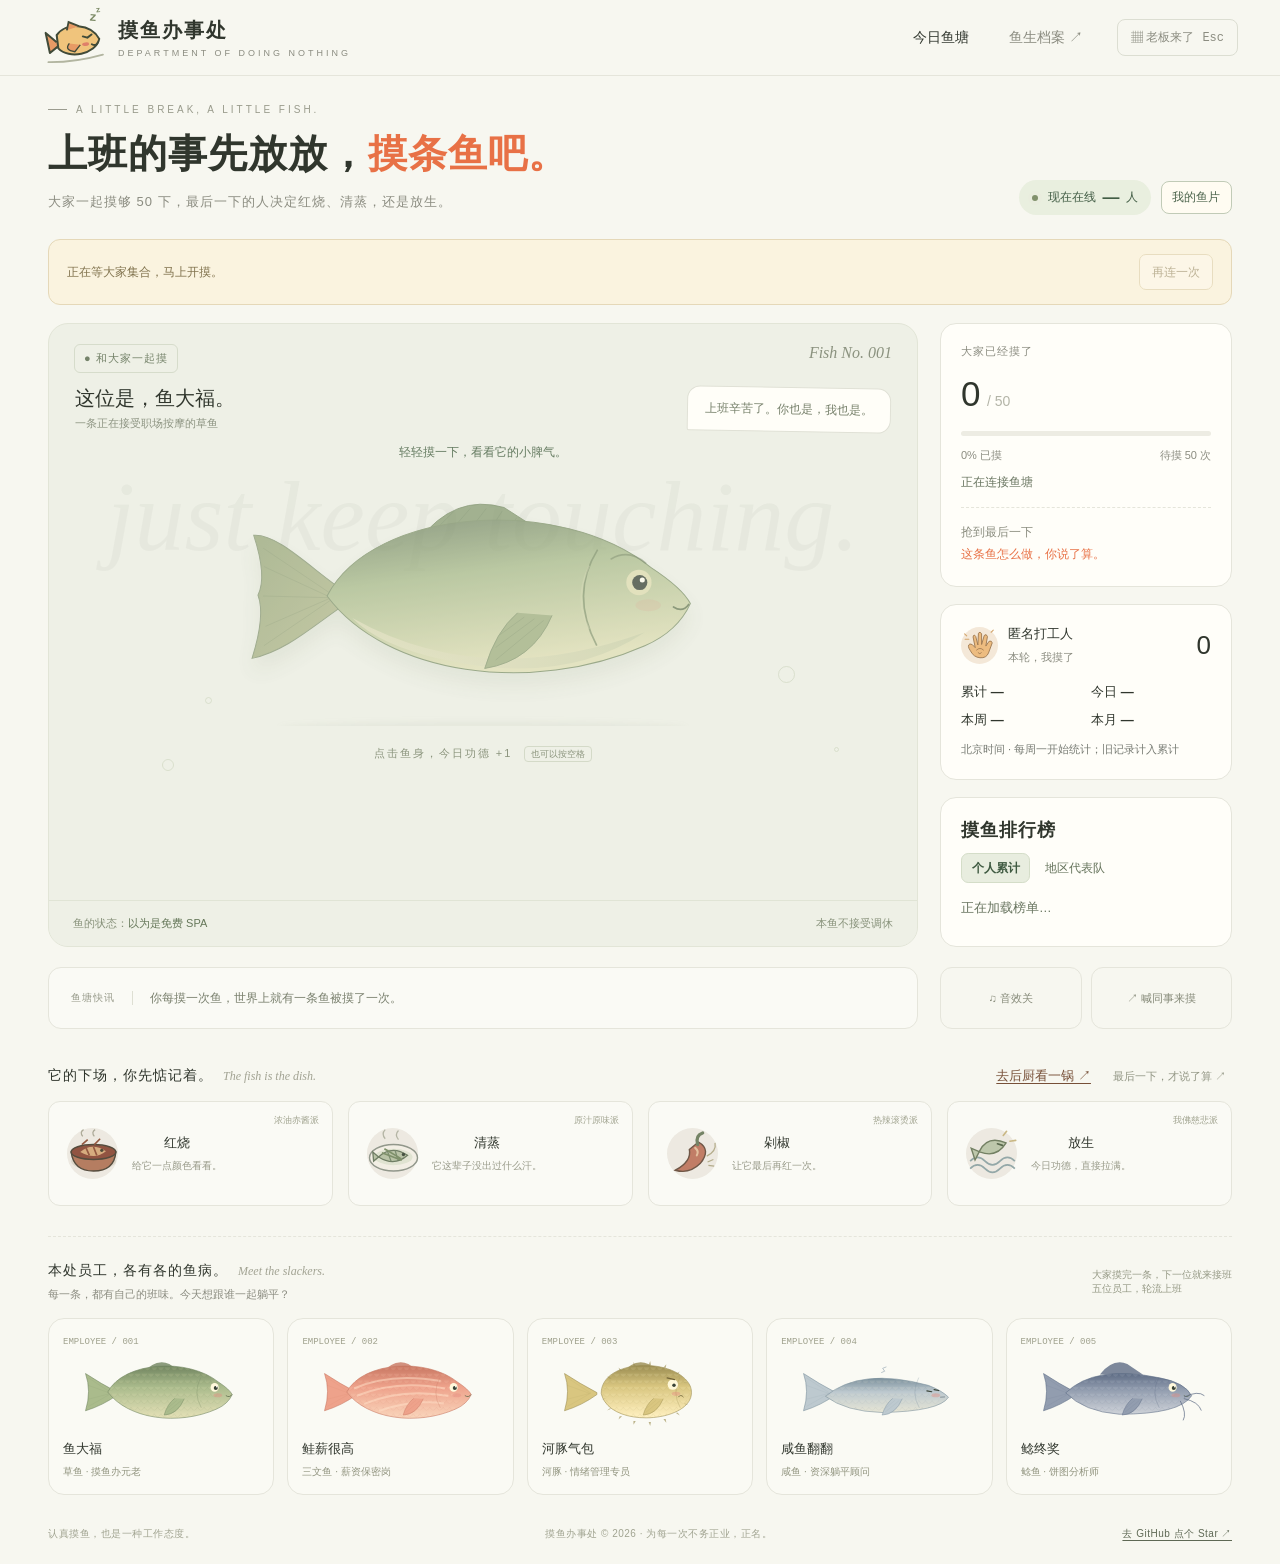
==== commit 00b7319f: "Show the Fish Card and default players to their regional team" ====
--- a/index.html
+++ b/index.html
@@ -100,7 +100,7 @@
         </div>
         <div class="pond-signin">
           <div class="online"><i class="dot" aria-hidden="true"></i>现在在线 <strong id="onlineCount">—</strong> 人</div>
-          <button id="editProfile" class="profile-link" type="button" aria-haspopup="dialog">改名 / 选地区</button>
+          <button id="editProfile" class="profile-link" type="button" aria-haspopup="dialog">我的鱼片</button>
         </div>
       </section>
       <div class="connection-notice" id="connectionNotice" role="status">
@@ -294,7 +294,7 @@
               <div class="identity">
                 <div class="avatar">✋</div>
                 <div>
-                  <button id="nickname" aria-label="修改摸鱼昵称" aria-haspopup="dialog">
+                  <button id="nickname" aria-label="编辑我的鱼片" aria-haspopup="dialog">
                     匿名打工人
                   </button>
                   <div class="my-label" id="myRegion" hidden></div>
@@ -429,18 +429,21 @@
     </dialog>
     <dialog id="nameModal" aria-labelledby="profileTitle">
       <button class="close" data-close>×</button>
-      <h2 id="profileTitle">我的摸鱼名片</h2>
+      <h2 id="profileTitle">我的鱼片</h2>
       <form id="profileForm">
         <label for="nameInput">鱼塘昵称</label>
         <input class="name-input" id="nameInput" maxlength="16" placeholder="例如：正在开会的王总" />
         <div class="region-label">
           <label for="regionInput">地区代表队</label>
-          <button type="button" id="regionHint" class="profile-link">按 IP 推荐</button>
-        </div>
-        <select id="regionInput" class="name-input"><option value="">不参加地区排行</option></select>
-        <p id="regionNote">保存后，新摸的次数会计入该队。<a href="https://db-ip.com/" target="_blank" rel="noopener noreferrer">IP 地区数据 · DB-IP</a></p>
+          <button type="button" id="regionHint" class="profile-link">按当前 IP 重选</button>
+        </div>
+        <select id="regionInput" class="name-input" aria-describedby="regionNote">
+          <option value="unassigned" id="regionState" selected disabled>正在读取代表队…</option>
+          <option value="">不参加地区排行</option>
+        </select>
+        <p id="regionNote">首次进塘会按 IP 匹配代表队。你可以换队或退出，保存后从下一摸生效。<a href="https://db-ip.com/" target="_blank" rel="noopener noreferrer">IP 地区数据 · DB-IP</a></p>
         <p id="profileStatus" role="status" hidden></p>
-        <button type="submit" class="primary" id="saveName">保存名片</button>
+        <button type="submit" class="primary" id="saveName">保存鱼片</button>
       </form>
     </dialog>
     <section
@@ -498,8 +501,8 @@
     <script src="./config.js" defer></script>
     <script src="./cloudbase.full.js" defer></script>
     <script src="./cloud-transport.js" defer></script>
-    <script src="./api.js?v=8174ba6657" defer></script>
-    <script src="./social.js?v=ae2e701270" defer></script>
+    <script src="./api.js?v=0792a9966c" defer></script>
+    <script src="./social.js?v=4dc473aeb5" defer></script>
     <script src="./kitchen-scene.js?v=f63c986508" defer></script>
     <script src="./kitchen-player.js?v=9988c37cc2" defer></script>
     <script src="./app.js?v=f03e080fac" defer></script>
